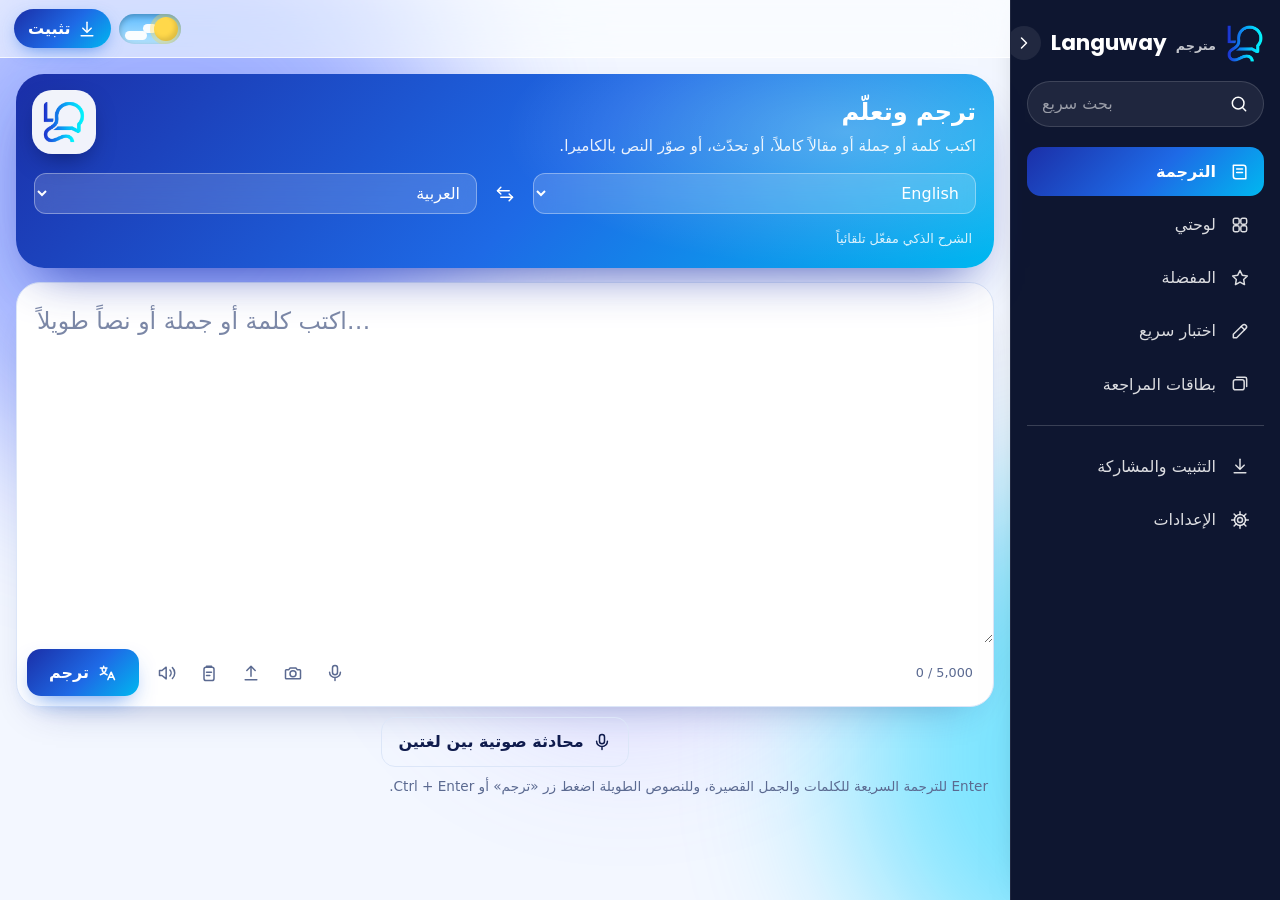
==== index.html @ 529fffaa "Add files via upload" ====
<!DOCTYPE html>
<html lang="ar" dir="rtl">
<head>
  <meta charset="utf-8">
  
  <meta name="viewport" content="width=device-width, initial-scale=1, viewport-fit=cover">
  <title>مترجم Languway — ترجم وتعلّم</title>
  <meta name="description" content="مترجم Languway: مترجم ومعلّم لغوي تفاعلي — معنى الكلمة، جمل توضيحية، تصريفات، اختبارات وبطاقات مراجعة ونطق صوتي.">
  <link rel="canonical" href="https://2009malek11-source.github.io/Languway-Translator/">
  
  <meta property="og:type" content="website">
  <meta property="og:site_name" content="مترجم Languway">
  <meta property="og:title" content="مترجم Languway — ترجم وتعلّم">
  <meta property="og:description" content="مترجم ومعلّم لغوي تفاعلي: المعنى والجمل والتصريفات والاختبارات والنطق.">
  <meta property="og:url" content="https://2009malek11-source.github.io/Languway-Translator/">
  <meta property="og:locale" content="ar_AR">
  <meta name="twitter:card" content="summary_large_image">
  <meta name="twitter:title" content="مترجم Languway — ترجم وتعلّم">
  
  <meta http-equiv="Content-Security-Policy" content="default-src 'none'; script-src 'self' https://cdn.jsdelivr.net 'wasm-unsafe-eval' blob:; style-src 'self'; font-src 'self'; img-src 'self' data: blob:; media-src 'self' blob:; connect-src 'self' https://api.mymemory.translated.net https://api.dictionaryapi.dev https://en.wiktionary.org https://ar.wiktionary.org https://tatoeba.org https://text.pollinations.ai https://cdn.jsdelivr.net https://tessdata.projectnaptha.com; manifest-src 'self'; worker-src 'self' blob:; base-uri 'none'; form-action 'none'; object-src 'none'; upgrade-insecure-requests">
  <meta name="referrer" content="no-referrer">
  
  <meta name="theme-color" content="#1B2FA8">
  <meta name="apple-mobile-web-app-capable" content="yes">
  <meta name="mobile-web-app-capable" content="yes">
  <meta name="apple-mobile-web-app-status-bar-style" content="black-translucent">
  <meta name="apple-mobile-web-app-title" content="Languway">
  <link rel="manifest" href="manifest.json">
  <link rel="icon" href="favicon.ico" sizes="any">
  <link rel="icon" type="image/png" href="icon-192.png">
  <link rel="apple-touch-icon" href="apple-touch-icon.png">
  
  <link rel="stylesheet" href="style.css?b=k7q4m2x9">
</head>
<body>
<div id="splash" class="splash" aria-hidden="true">
  <img class="sp-logo" src="logo-mark.png" alt="" width="200" height="205">
  <p class="sp-name">مترجم Languway</p>
  <p class="sp-tag">ترجم وتعلّم</p>
  <div class="sp-bar"><i></i></div>
</div>
<svg class="sprite" width="0" height="0" aria-hidden="true" focusable="false">
  <symbol id="i-book" viewBox="0 0 24 24"><path d="M4 4h12a3 3 0 0 1 3 3v13H7a3 3 0 0 1-3-3z"/><path d="M8 8.5h7M8 12.5h7"/></symbol>
  <symbol id="i-search" viewBox="0 0 24 24"><circle cx="11" cy="11" r="7"/><path d="m20 20-3.5-3.5"/></symbol>
  <symbol id="i-swap" viewBox="0 0 24 24"><path d="M7 4 3 8l4 4"/><path d="M3 8h14"/><path d="m17 20 4-4-4-4"/><path d="M21 16H7"/></symbol>
  <symbol id="i-volume" viewBox="0 0 24 24"><path d="M11 5 6 9H3v6h3l5 4z"/><path d="M15.5 8.5a5 5 0 0 1 0 7"/><path d="M18.5 5.5a9 9 0 0 1 0 13"/></symbol>
  <symbol id="i-star" viewBox="0 0 24 24"><path d="m12 3 2.7 5.6 6.1.9-4.4 4.3 1 6.1L12 17l-5.4 2.9 1-6.1L3.2 9.5l6.1-.9z"/></symbol>
  <symbol id="i-star-fill" viewBox="0 0 24 24"><path fill="currentColor" d="m12 3 2.7 5.6 6.1.9-4.4 4.3 1 6.1L12 17l-5.4 2.9 1-6.1L3.2 9.5l6.1-.9z"/></symbol>
  <symbol id="i-quiz" viewBox="0 0 24 24"><path d="M4 20h4L19 9a2.8 2.8 0 0 0-4-4L4 16z"/><path d="m13.5 6.5 4 4"/></symbol>
  <symbol id="i-gear" viewBox="0 0 24 24"><circle cx="12" cy="12" r="3"/><circle cx="12" cy="12" r="6.6"/><path d="M12 2v3.4M12 18.6V22M2 12h3.4M18.6 12H22M4.9 4.9l2.4 2.4M16.7 16.7l2.4 2.4M4.9 19.1l2.4-2.4M16.7 7.3l2.4-2.4"/></symbol>
  <symbol id="i-download" viewBox="0 0 24 24"><path d="M12 4v11"/><path d="m7 11 5 5 5-5"/><path d="M5 20h14"/></symbol>
  <symbol id="i-upload" viewBox="0 0 24 24"><path d="M12 16V5"/><path d="m7 9 5-5 5 5"/><path d="M5 20h14"/></symbol>
  <symbol id="i-share" viewBox="0 0 24 24"><circle cx="6" cy="12" r="2.5"/><circle cx="18" cy="6" r="2.5"/><circle cx="18" cy="18" r="2.5"/><path d="m8.2 10.8 7.6-3.6M8.2 13.2l7.6 3.6"/></symbol>
  <symbol id="i-copy" viewBox="0 0 24 24"><rect x="9" y="9" width="11" height="11" rx="2"/><path d="M15 9V6a2 2 0 0 0-2-2H6a2 2 0 0 0-2 2v7a2 2 0 0 0 2 2h3"/></symbol>
  <symbol id="i-close" viewBox="0 0 24 24"><path d="M6 6l12 12M18 6 6 18"/></symbol>
  <symbol id="i-trash" viewBox="0 0 24 24"><path d="M4 7h16M10 11v6M14 11v6M6 7l1 13h10l1-13M9 7V4h6v3"/></symbol>
  <symbol id="i-check" viewBox="0 0 24 24"><path d="m5 12 4.5 4.5L19 7"/></symbol>
  <symbol id="i-sparkle" viewBox="0 0 24 24"><path d="M11 3l1.8 5.2L18 10l-5.2 1.8L11 17l-1.8-5.2L4 10l5.2-1.8z"/><path d="M19 16v4M17 18h4"/></symbol>
  <symbol id="i-translate" viewBox="0 0 24 24"><path d="M4 6h8M8 4v2M6 6c0 4 3 7 6 8M11 6c0 4-3 7-7 8"/><path d="m13 20 4-9 4 9M14.5 17h5"/></symbol>
  <symbol id="i-plus-square" viewBox="0 0 24 24"><rect x="4" y="4" width="16" height="16" rx="4"/><path d="M12 8v8M8 12h8"/></symbol>
  <symbol id="i-dots" viewBox="0 0 24 24"><circle cx="12" cy="5" r="1.6" fill="currentColor"/><circle cx="12" cy="12" r="1.6" fill="currentColor"/><circle cx="12" cy="19" r="1.6" fill="currentColor"/></symbol>
  <symbol id="i-qr" viewBox="0 0 24 24"><rect x="4" y="4" width="6" height="6" rx="1"/><rect x="14" y="4" width="6" height="6" rx="1"/><rect x="4" y="14" width="6" height="6" rx="1"/><path d="M14 14h2v2h-2zM18 14h2M14 18h2v2M18 18h2v2"/></symbol>
  <symbol id="i-grid" viewBox="0 0 24 24"><rect x="4" y="4" width="7" height="7" rx="2"/><rect x="13" y="4" width="7" height="7" rx="2"/><rect x="4" y="13" width="7" height="7" rx="2"/><rect x="13" y="13" width="7" height="7" rx="2"/></symbol>
  <symbol id="i-chevron" viewBox="0 0 24 24"><path d="m9 6 6 6-6 6"/></symbol>
  <symbol id="i-flame" viewBox="0 0 24 24"><path d="M12 3c1 3.5 5 5.5 5 10a5 5 0 0 1-10 0c0-2 1-3.2 2-4 .2 1.4 1 2 1.8 2C10.5 8 11 5.5 12 3z"/></symbol>
  <symbol id="i-target" viewBox="0 0 24 24"><circle cx="12" cy="12" r="8"/><circle cx="12" cy="12" r="4"/><circle cx="12" cy="12" r="0.8" fill="currentColor"/></symbol>
  <symbol id="i-cards" viewBox="0 0 24 24"><rect x="4" y="7" width="13" height="12" rx="2.5"/><path d="M8 4h10a2 2 0 0 1 2 2v9"/></symbol>
  <symbol id="i-moon" viewBox="0 0 24 24"><path d="M20 14.5A8 8 0 0 1 9.5 4 8 8 0 1 0 20 14.5z"/></symbol>
  <symbol id="i-sun" viewBox="0 0 24 24"><circle cx="12" cy="12" r="4"/><path d="M12 2v2.5M12 19.5V22M2 12h2.5M19.5 12H22M4.9 4.9l1.8 1.8M17.3 17.3l1.8 1.8M4.9 19.1l1.8-1.8M17.3 6.7l1.8-1.8"/></symbol>
  <symbol id="i-stop" viewBox="0 0 24 24"><rect x="6" y="6" width="12" height="12" rx="2.5" fill="currentColor"/></symbol>
  <symbol id="i-mic" viewBox="0 0 24 24"><rect x="9" y="3" width="6" height="11" rx="3"/><path d="M5.5 11a6.5 6.5 0 0 0 13 0M12 17.5V21"/></symbol>
  <symbol id="i-slow" viewBox="0 0 24 24"><path d="M4 16a8 8 0 1 1 16 0"/><path d="m12 16 3.5-5"/><circle cx="12" cy="16" r="1" fill="currentColor"/></symbol>
  <symbol id="i-camera" viewBox="0 0 24 24"><path d="M4 8h3l1.5-2h7L17 8h3a1 1 0 0 1 1 1v9a1 1 0 0 1-1 1H4a1 1 0 0 1-1-1V9a1 1 0 0 1 1-1z"/><circle cx="12" cy="13" r="3.6"/></symbol>
  <symbol id="i-image" viewBox="0 0 24 24"><rect x="3.5" y="4.5" width="17" height="15" rx="3"/><circle cx="9" cy="10" r="1.7"/><path d="m4.5 18 5-5 3.5 3.5 2.5-2.5 4 4"/></symbol>
  <symbol id="i-clipboard" viewBox="0 0 24 24"><rect x="6" y="5" width="12" height="16" rx="2.5"/><path d="M9 5V4h6v1M9 11h6M9 15h4"/></symbol>
</svg>
<div class="stars" aria-hidden="true"></div>
<div class="blobs" aria-hidden="true"><i class="blob blob-a"></i><i class="blob blob-b"></i><i class="blob blob-c"></i></div>
<div class="app">
  
  <aside class="panel" id="panel" aria-label="القائمة الرئيسية">
    <div class="p-head">
      <img class="p-logo" src="logo-mark.png" alt="" width="38" height="38">
      <span class="p-title"><small>مترجم</small> Languway</span>
      <button id="panelToggle" class="p-toggle" type="button" aria-label="طي القائمة" aria-expanded="true">
        <svg class="ic" aria-hidden="true"><use href="#i-chevron"/></svg>
      </button>
    </div>
    <form id="panelSearch" class="p-search" autocomplete="off">
      <svg class="ic" aria-hidden="true"><use href="#i-search"/></svg>
      <input id="panelQ" type="text" dir="auto" maxlength="300" placeholder="بحث سريع" aria-label="بحث سريع" autocapitalize="off" spellcheck="false">
    </form>
    <nav class="p-menu" aria-label="الأقسام">
      <button class="p-item" type="button" data-nav="search" aria-selected="true"><svg class="ic" aria-hidden="true"><use href="#i-book"/></svg><span>الترجمة</span></button>
      <button class="p-item" type="button" data-nav="dash" aria-selected="false"><svg class="ic" aria-hidden="true"><use href="#i-grid"/></svg><span>لوحتي</span></button>
      <button class="p-item" type="button" data-nav="favs" aria-selected="false"><svg class="ic" aria-hidden="true"><use href="#i-star"/></svg><span>المفضلة</span></button>
      <button class="p-item" type="button" data-nav="quiz" aria-selected="false"><svg class="ic" aria-hidden="true"><use href="#i-quiz"/></svg><span>اختبار سريع</span></button>
      <button class="p-item" type="button" data-nav="cards" aria-selected="false"><svg class="ic" aria-hidden="true"><use href="#i-cards"/></svg><span>بطاقات المراجعة</span></button>
    </nav>
    <div class="p-div"></div>
    <nav class="p-menu" aria-label="التطبيق">
      <button class="p-item" type="button" data-nav="install" aria-selected="false"><svg class="ic" aria-hidden="true"><use href="#i-download"/></svg><span>التثبيت والمشاركة</span></button>
      <button class="p-item p-gear" type="button" data-nav="settings" aria-selected="false"><svg class="ic" aria-hidden="true"><use href="#i-gear"/></svg><span>الإعدادات</span></button>
    </nav>
  </aside>
  <div class="content">
    <header class="top">
      <div class="brand">
        <img src="logo-mark.png" alt="" width="34" height="34">
        <span class="brand-ar">مترجم</span><span class="brand-name">Languway</span>
      </div>
      <div class="top-actions">
        <span id="netBadge" class="net" hidden>بدون اتصال</span>
        
        <button id="themeToggle" class="dn" type="button" role="switch" aria-checked="false" aria-label="تبديل الوضع الليلي">
          <span class="dn-cloud c1"></span><span class="dn-cloud c2"></span>
          <span class="dn-star s1"></span><span class="dn-star s2"></span><span class="dn-star s3"></span>
          <span class="dn-knob"></span>
        </button>
        <button id="btnInstallTop" class="pill" type="button" hidden>
          <svg class="ic" aria-hidden="true"><use href="#i-download"/></svg><span>تثبيت</span>
        </button>
      </div>
    </header>
    <main>
      
      <section class="view" data-view="search">
        <div class="hero">
          <img class="hero-logo" src="logo-mark.png" alt="" width="64" height="64">
          <div class="hero-text">
            <h1>ترجم وتعلّم</h1>
            <p>اكتب كلمة أو جملة أو مقالاً كاملاً، أو تحدّث، أو صوّر النص بالكاميرا.</p>
          </div>
          <div class="langbar">
            <label class="sr" for="srcLang">من</label>
            <select id="srcLang"></select>
            <button id="swapBtn" class="icon-btn swap" type="button" aria-label="تبديل اللغتين" title="تبديل اللغتين">
              <svg class="ic" aria-hidden="true"><use href="#i-swap"/></svg>
            </button>
            <label class="sr" for="tgtLang">إلى</label>
            <select id="tgtLang"></select>
          </div>
          <p id="modeLine" class="modeline"></p>
        </div>
        
        <div class="ws" id="ws">
          <form id="searchForm" class="pane pane-in" autocomplete="off">
            <label class="sr" for="q">النص المراد ترجمته</label>
            <textarea id="q" maxlength="5000" rows="6" dir="auto" placeholder="اكتب كلمة أو جملة أو نصاً طويلاً…"
                      autocapitalize="off" autocorrect="off" spellcheck="false" enterkeyhint="search"></textarea>
            <div class="pane-bar">
              <span id="qCount" class="count" dir="ltr">0 / 5000</span>
              <span class="grow"></span>
              <button id="micBtn" class="icon-btn" type="button" aria-pressed="false" aria-label="إملاء بالصوت" title="إملاء بالصوت">
                <svg class="ic" aria-hidden="true"><use href="#i-mic"/></svg>
              </button>
              <button id="camBtn" class="icon-btn" type="button" aria-label="ترجمة نص من صورة" title="ترجمة نص من صورة">
                <svg class="ic" aria-hidden="true"><use href="#i-camera"/></svg>
              </button>
              <button id="fileBtn" class="icon-btn" type="button" aria-label="فتح ملف نصي" title="فتح ملف نصي (txt)"><svg class="ic" aria-hidden="true"><use href="#i-upload"/></svg></button>
              <input id="txtFile" type="file" accept=".txt,.md,.csv,.srt,.vtt,text/plain" hidden>
              <button id="pasteBtn" class="icon-btn" type="button" aria-label="لصق من الحافظة" title="لصق">
                <svg class="ic" aria-hidden="true"><use href="#i-clipboard"/></svg>
              </button>
              <button id="speakQ" class="icon-btn" type="button" aria-label="استمع إلى النص" title="استمع إلى النص">
                <svg class="ic" aria-hidden="true"><use href="#i-volume"/></svg>
              </button>
              <button id="clearQ" class="icon-btn" type="button" hidden aria-label="مسح النص" title="مسح">
                <svg class="ic" aria-hidden="true"><use href="#i-close"/></svg>
              </button>
              <button id="goBtn" class="go" type="submit"><svg class="ic" aria-hidden="true"><use href="#i-translate"/></svg><span>ترجم</span></button>
            </div>
          </form>
          <section id="longOut" class="pane pane-out" hidden aria-live="polite" aria-label="الترجمة"></section>
        </div>
        <p class="ws-hint conv-entry"><button id="convBtn" class="ghost" type="button"><svg class="ic" aria-hidden="true"><use href="#i-mic"/></svg><span>محادثة صوتية بين لغتين</span></button></p>
        <p class="hint ws-hint">Enter للترجمة السريعة للكلمات والجمل القصيرة، وللنصوص الطويلة اضغط زر «ترجم» أو Ctrl + Enter.</p>
        <div id="recent" class="recent" aria-label="عمليات البحث الأخيرة"></div>
        <div id="result" aria-live="polite"></div>
      </section>
      
      <section class="view" data-view="dash" hidden>
        <h1 class="h">لوحتي</h1>
        <div id="dashBox"></div>
      </section>
      
      <section class="view" data-view="favs" hidden>
        <h1 class="h">المفضلة</h1>
        <div class="toolbar">
          <input id="favFilter" type="search" dir="auto" placeholder="ابحث في المحفوظات" aria-label="بحث في المفضلة">
          <button id="favExport" class="mini" type="button"><svg class="ic" aria-hidden="true"><use href="#i-download"/></svg>تصدير</button>
          <button id="favCsv" class="mini" type="button"><svg class="ic" aria-hidden="true"><use href="#i-download"/></svg>CSV</button>
          <button id="favImport" class="mini" type="button"><svg class="ic" aria-hidden="true"><use href="#i-upload"/></svg>استيراد</button>
          <input id="importFile" type="file" accept="application/json,.json" hidden>
        </div>
        <div id="favList"></div>
      </section>
      
      <section class="view" data-view="quiz" hidden>
        <h1 class="h">اختبار سريع</h1>
        <div id="quizBox"></div>
      </section>
      
      <section class="view" data-view="cards" hidden>
        <h1 class="h">بطاقات المراجعة</h1>
        <div id="cardsBox"></div>
      </section>
      
      <section class="view" data-view="install" hidden>
        <h1 class="h">التثبيت والمشاركة</h1>
        <div class="card hero-card">
          <img class="install-logo" src="logo-full.png" alt="مترجم Languway" width="120" height="119">
          <p id="installStatus" class="lead"></p>
          <button id="btnInstall" class="go wide" type="button">
            <svg class="ic" aria-hidden="true"><use href="#i-download"/></svg><span>تثبيت التطبيق</span>
          </button>
        </div>
        
        <div class="card offline">
          <button id="offlineBtn" class="dl" type="button" data-state="idle" aria-label="تحميل للعمل بدون إنترنت">
            <span class="dl-dot"></span>
            <span class="dl-in">
              <svg class="ic dl-ic-down" aria-hidden="true"><use href="#i-download"/></svg>
              <span class="dl-stop"></span>
              <svg class="ic dl-ic-done" aria-hidden="true"><use href="#i-check"/></svg>
            </span>
          </button>
          <div>
            <h2 class="h2 flush">العمل بدون إنترنت</h2>
            <p id="offlineText" class="hint">حمّل ملفات التطبيق على جهازك ليعمل حتى بلا اتصال.</p>
          </div>
        </div>
        <h2 class="h2">طريقة التثبيت على جهازك</h2>
        <details class="card guide" id="g-ios">
          <summary>الآيفون والآيباد (Safari)</summary>
          <ol>
            <li>افتح الموقع في متصفح <b>Safari</b> (التثبيت لا يعمل من متصفحات أخرى على iOS).</li>
            <li>اضغط زر المشاركة <svg class="ic inline" aria-hidden="true"><use href="#i-upload"/></svg> أسفل الشاشة.</li>
            <li>مرّر للأسفل واختر <b>«إضافة إلى الشاشة الرئيسية»</b> <svg class="ic inline" aria-hidden="true"><use href="#i-plus-square"/></svg>.</li>
            <li>اضغط <b>«إضافة»</b> — ستجد أيقونة Languway على شاشتك الرئيسية.</li>
          </ol>
        </details>
        <details class="card guide" id="g-android">
          <summary>سامسونج والأندرويد (Chrome)</summary>
          <ol>
            <li>افتح الموقع في <b>Chrome</b> أو متصفح سامسونج.</li>
            <li>اضغط قائمة النقاط الثلاث <svg class="ic inline" aria-hidden="true"><use href="#i-dots"/></svg> أعلى المتصفح.</li>
            <li>اختر <b>«تثبيت التطبيق»</b> أو <b>«إضافة إلى الشاشة الرئيسية»</b>.</li>
            <li>أكّد بالضغط على <b>«تثبيت»</b>.</li>
          </ol>
        </details>
        <details class="card guide" id="g-pc">
          <summary>الكمبيوتر (Windows / Mac)</summary>
          <ol>
            <li>افتح الموقع في Chrome أو Edge.</li>
            <li>اضغط أيقونة التثبيت <svg class="ic inline" aria-hidden="true"><use href="#i-download"/></svg> في شريط العنوان.</li>
            <li>اضغط <b>«تثبيت / Install»</b>.</li>
          </ol>
        </details>
        <h2 class="h2">شارك التطبيق</h2>
        <div class="card">
          <p class="link-box" id="shareUrl" dir="ltr"></p>
          <div class="btn-row">
            <button id="btnShare" class="go" type="button"><svg class="ic" aria-hidden="true"><use href="#i-share"/></svg><span>مشاركة التطبيق</span></button>
            <button id="btnCopy" class="ghost" type="button"><svg class="ic" aria-hidden="true"><use href="#i-copy"/></svg><span>نسخ الرابط</span></button>
          </div>
          <p class="hint">المشاركة تفتح قائمة الجهاز (واتساب، تيليجرام، وغيرها).</p>
        </div>
        <h2 class="h2">رمز QR</h2>
        <div class="card qr">
          <img id="qrImg" src="qr.png" alt="رمز QR لفتح Languway" width="260" height="326">
          <p id="qrMissing" class="hint" hidden>ضع صورة الرمز باسم <b dir="ltr">qr.png</b> بجانب index.html لتظهر هنا.</p>
          <p class="hint">امسح الرمز بكاميرا هاتفك لفتح التطبيق مباشرة.</p>
          <a id="qrDownload" class="ghost" href="qr.png" download="Languway-QR.png"><svg class="ic" aria-hidden="true"><use href="#i-download"/></svg><span>حفظ صورة الرمز</span></a>
        </div>
      </section>
      
      <section class="view" data-view="settings" hidden>
        <h1 class="h">الإعدادات</h1>
        
        <div id="setHome" class="set-grid">
          <button class="set-card" type="button" data-set="lang"><span class="tile-ic"><svg class="ic" aria-hidden="true"><use href="#i-translate"/></svg></span><b>لغة المترجم</b><span>اللغة الأساسية ولغة الهدف</span></button>
          <button class="set-card" type="button" data-set="look"><span class="tile-ic"><svg class="ic" aria-hidden="true"><use href="#i-sparkle"/></svg></span><b>المظهر والعرض</b><span>السمة وحجم الخط وتقليل الحركة</span></button>
          <button class="set-card" type="button" data-set="translate"><span class="tile-ic"><svg class="ic" aria-hidden="true"><use href="#i-translate"/></svg></span><b>الترجمة والنتائج</b><span>ما يظهر في النتيجة وخيارات الإملاء</span></button>
          <button class="set-card" type="button" data-set="voice"><span class="tile-ic"><svg class="ic" aria-hidden="true"><use href="#i-volume"/></svg></span><b>النطق والصوت</b><span>السرعة والصوت والنطق التلقائي</span></button>
          <button class="set-card" type="button" data-set="ai"><span class="tile-ic"><svg class="ic" aria-hidden="true"><use href="#i-sparkle"/></svg></span><b>الشرح الذكي</b><span>تشغيل الشرح المعمّق وإيقافه</span></button>
          <button class="set-card" type="button" data-set="learn"><span class="tile-ic"><svg class="ic" aria-hidden="true"><use href="#i-star"/></svg></span><b>المفضلة والاختبار</b><span>الهدف اليومي وطول الاختبار والترتيب</span></button>
          <button class="set-card" type="button" data-set="data"><span class="tile-ic"><svg class="ic" aria-hidden="true"><use href="#i-download"/></svg></span><b>البيانات والتحديث</b><span>نسخة احتياطية وتحديث ومسح</span></button>
          <button class="set-card" type="button" data-set="privacy"><span class="tile-ic"><svg class="ic" aria-hidden="true"><use href="#i-gear"/></svg></span><b>الخصوصية والأمان</b><span>الوضع المغلق وحذف بياناتك</span></button>
          <button class="set-card" type="button" data-nav="install"><span class="tile-ic"><svg class="ic" aria-hidden="true"><use href="#i-download"/></svg></span><b>التثبيت والمشاركة</b><span>التثبيت والرابط والباركود</span></button>
          <button class="set-card" type="button" data-set="works"><span class="tile-ic"><svg class="ic" aria-hidden="true"><use href="#i-grid"/></svg></span><b>من إنجازاتنا</b><span>تطبيقات Languway الأخرى</span></button>
          <button class="set-card" type="button" data-set="about"><span class="tile-ic"><svg class="ic" aria-hidden="true"><use href="#i-book"/></svg></span><b>عن مترجم Languway</b><span>الميزات والمنجزات</span></button>
        </div>
        
        <div id="setPanels">
          <section class="set-panel" data-panel="lang" hidden>
            <div class="set-head"><button class="icon-btn set-back" type="button" aria-label="رجوع"><svg class="ic" aria-hidden="true"><use href="#i-chevron"/></svg></button><h2 class="h2 flush">لغة المترجم</h2></div>
            <div class="card group">
              <div class="row"><label for="s-src">اللغة الأساسية (التي أكتب بها)</label><select id="s-src" data-key="src"></select></div>
              <div class="row"><label for="s-tgt">لغة الترجمة (التي أترجم إليها)</label><select id="s-tgt" data-key="tgt"></select></div>
              <div class="row"><label for="s-remember">تذكّر آخر زوج لغات استعملته</label><input id="s-remember" type="checkbox" data-key="rememberPair"></div>
              <div class="row"><label for="s-kb">تبديل لغة لوحة المفاتيح مع لغة الكتابة</label><input id="s-kb" type="checkbox" data-key="kbLang"></div>
              <p class="hint">مثلاً: اللغة الأساسية الإنجليزية ولغة الترجمة العربية. عند إطفاء «تذكّر آخر زوج» يبدأ الموقع دائماً بهذين الاختيارين.</p>
            </div>
          </section>
          <section class="set-panel" data-panel="look" hidden>
            <div class="set-head"><button class="icon-btn set-back" type="button" aria-label="رجوع"><svg class="ic" aria-hidden="true"><use href="#i-chevron"/></svg></button><h2 class="h2 flush">المظهر والعرض</h2></div>
            <div class="card group">
              <div class="row"><label for="s-theme">السمة</label>
                <select id="s-theme" data-key="theme"><option value="auto">تلقائي (حسب الجهاز)</option><option value="light">فاتح</option><option value="dark">داكن</option></select></div>
              <div class="row"><label for="s-font">حجم الخط</label>
                <span class="range"><input id="s-font" type="range" min="85" max="130" step="5" data-key="fontScale"><span class="val"></span></span></div>
              <div class="row"><label for="s-qfont">حجم خط مربع الكتابة</label>
                <select id="s-qfont" data-key="qFont"><option value="normal">عادي</option><option value="large">كبير</option><option value="xl">كبير جداً</option></select></div>
              <div class="row"><label for="s-motion">تقليل الحركة والحركات المتحركة</label><input id="s-motion" type="checkbox" data-key="reduceMotion"></div>
              <div class="row"><label for="s-accent">لون الواجهة</label>
                <select id="s-accent" data-key="accent"><option value="blue">أزرق</option><option value="green">أخضر</option><option value="purple">بنفسجي</option><option value="orange">برتقالي</option></select></div>
              <div class="row"><label for="s-dens">كثافة العرض</label>
                <select id="s-dens" data-key="density"><option value="normal">عادية</option><option value="compact">مضغوطة</option></select></div>
              <div class="row"><label for="s-recent">إظهار عمليات البحث الأخيرة</label><input id="s-recent" type="checkbox" data-key="showRecent"></div>
              <div class="row"><label for="s-daily">إظهار كلمة اليوم في لوحتي</label><input id="s-daily" type="checkbox" data-key="showDaily"></div>
              <div class="row"><label for="s-start">الصفحة التي يفتح عليها الموقع</label>
                <select id="s-start" data-key="startView"><option value="search">الترجمة</option><option value="dash">لوحتي</option><option value="favs">المفضلة</option><option value="quiz">اختبار سريع</option><option value="cards">بطاقات المراجعة</option></select></div>
              <div class="row"><label for="s-hap">اهتزاز خفيف مع الإشعارات</label><input id="s-hap" type="checkbox" data-key="haptics"></div>
              <div class="row"><label for="s-toast">مدة ظهور الإشعارات</label>
                <select id="s-toast" data-key="toastMs"><option value="2000">قصيرة</option><option value="3000">عادية</option><option value="5000">طويلة</option></select></div>
            </div>
          </section>
          <section class="set-panel" data-panel="translate" hidden>
            <div class="set-head"><button class="icon-btn set-back" type="button" aria-label="رجوع"><svg class="ic" aria-hidden="true"><use href="#i-chevron"/></svg></button><h2 class="h2 flush">الترجمة والنتائج</h2></div>
            <div class="card group">
              <div class="row"><label for="s-micauto">ترجمة ما أقوله تلقائياً عند إيقاف الميكروفون</label><input id="s-micauto" type="checkbox" data-key="micAuto"></div>
              <div class="row"><label for="s-ex">إظهار الجمل التوضيحية</label><input id="s-ex" type="checkbox" data-key="showExamples"></div>
              <div class="row"><label for="s-exn">عدد الجمل</label>
                <select id="s-exn" data-key="maxExamples"><option value="2">2</option><option value="3">3</option><option value="4">4</option><option value="5">5</option></select></div>
              <div class="row"><label for="s-sen">إظهار فروق المعاني</label><input id="s-sen" type="checkbox" data-key="showSenses"></div>
              <div class="row"><label for="s-inf">إظهار التصريفات</label><input id="s-inf" type="checkbox" data-key="showInflections"></div>
              <div class="row"><label for="s-enter">مفتاح Enter في مربع الكتابة</label>
                <select id="s-enter" data-key="enterKey"><option value="translate">يترجم</option><option value="newline">سطر جديد (والترجمة بـ Ctrl+Enter)</option></select></div>
              <div class="row"><label for="s-phon">إظهار طريقة النطق المكتوبة</label><input id="s-phon" type="checkbox" data-key="showPhonetic"></div>
              <div class="row"><label for="s-syn">إظهار المرادفات والأضداد</label><input id="s-syn" type="checkbox" data-key="showSynonyms"></div>
              <div class="row"><label for="s-reg">إظهار الفروق بين الصيغ الإقليمية</label><input id="s-reg" type="checkbox" data-key="showRegional"></div>
              <div class="row"><label for="s-rules">إظهار «قاعدة سريعة»</label><input id="s-rules" type="checkbox" data-key="showRules"></div>
              <div class="row"><label for="s-back">إظهار زر الترجمة العكسية للنصوص الطويلة</label><input id="s-back" type="checkbox" data-key="showBack"></div>
              <div class="row"><label for="s-hist">عدد عمليات البحث الأخيرة</label>
                <select id="s-hist" data-key="historyMax"><option value="0">بدون سجل</option><option value="8">8</option><option value="15">15</option><option value="30">30</option></select></div>
            </div>
          </section>
          <section class="set-panel" data-panel="voice" hidden>
            <div class="set-head"><button class="icon-btn set-back" type="button" aria-label="رجوع"><svg class="ic" aria-hidden="true"><use href="#i-chevron"/></svg></button><h2 class="h2 flush">النطق والصوت</h2></div>
            <div class="card group">
              <div class="row"><label for="s-auto">نطق الكلمة تلقائياً بعد البحث</label><input id="s-auto" type="checkbox" data-key="autoSpeak"></div>
              <div class="row"><label for="s-rate">سرعة النطق</label>
                <span class="range"><input id="s-rate" type="range" min="0.5" max="1.2" step="0.1" data-key="rate"><span class="val"></span></span></div>
              <div class="row"><label for="voiceSel">الصوت</label><select id="voiceSel" data-key="voice"></select></div>
            </div>
          </section>
          <section class="set-panel" data-panel="ai" hidden>
            <div class="set-head"><button class="icon-btn set-back" type="button" aria-label="رجوع"><svg class="ic" aria-hidden="true"><use href="#i-chevron"/></svg></button><h2 class="h2 flush">الشرح الذكي</h2></div>
            <div class="card group">
              <div class="row"><label for="s-ai">شرح معمّق وقاعدة وتفكيك الجملة</label><input id="s-ai" type="checkbox" data-key="useAI"></div>
              <p class="hint">يعمل تلقائياً ولا يحتاج أي إعداد. الشرح المدمج في الموقع يظهر فوراً، ثم يكمله الذكاء الاصطناعي عند توفره.</p>
            </div>
          </section>
          <section class="set-panel" data-panel="learn" hidden>
            <div class="set-head"><button class="icon-btn set-back" type="button" aria-label="رجوع"><svg class="ic" aria-hidden="true"><use href="#i-chevron"/></svg></button><h2 class="h2 flush">المفضلة والاختبار</h2></div>
            <div class="card group">
              <div class="row"><label for="s-goal">عدد الكلمات المطلوب بحثها يومياً</label>
                <select id="s-goal" data-key="dailyGoal"><option value="5">5</option><option value="10">10</option><option value="20">20</option><option value="30">30</option></select></div>
              <div class="row"><label for="s-qlen">عدد أسئلة الاختبار</label>
                <select id="s-qlen" data-key="quizLen"><option value="5">5</option><option value="10">10</option><option value="15">15</option><option value="20">20</option></select></div>
              <div class="row"><label for="s-stats">حساب إحصاءات البحث في لوحتي</label><input id="s-stats" type="checkbox" data-key="statsOn"></div>
              <div class="row"><label for="s-conf">طلب تأكيد قبل الحذف</label><input id="s-conf" type="checkbox" data-key="confirmDel"></div>
              <div class="row"><label for="s-fsort">ترتيب المفضلة</label>
                <select id="s-fsort" data-key="favSort"><option value="new">الأحدث أولاً</option><option value="alpha">أبجدياً</option></select></div>
            </div>
          </section>
          <section class="set-panel" data-panel="data" hidden>
            <div class="set-head"><button class="icon-btn set-back" type="button" aria-label="رجوع"><svg class="ic" aria-hidden="true"><use href="#i-chevron"/></svg></button><h2 class="h2 flush">البيانات والتحديث</h2></div>
            <div class="card group">
              <h3 class="h2">النسخ الاحتياطي</h3>
              <p class="hint">احفظ مفضلتك وإعداداتك وإحصاءاتك في ملف، واستعدها على أي جهاز.</p>
              <div class="btn-row">
                <button id="bkExport" class="ghost" type="button">حفظ نسخة احتياطية</button>
                <button id="bkImport" class="ghost" type="button">استعادة نسخة</button>
                <input id="bkFile" type="file" accept="application/json,.json" hidden>
              </div>
            </div>
            <div class="card group">
              <h3 class="h2">التحديث</h3>
              <div class="btn-row"><button id="chkUpd" class="ghost" type="button">فحص التحديثات</button></div>
            </div>
            <div class="card group">
              <h3 class="h2">التخزين</h3>
              <div class="row"><label for="s-cache">حفظ نتائج البحث للعمل بدون إنترنت</label><input id="s-cache" type="checkbox" data-key="cache"></div>
              <div class="btn-row">
                <button id="clrHist" class="ghost" type="button">مسح السجل</button>
                <button id="clrCache" class="ghost" type="button">مسح الذاكرة المؤقتة</button>
                <button id="clrFavs" class="ghost danger" type="button">حذف المفضلة</button>
                <button id="resetAll" class="ghost danger" type="button">إعادة ضبط كل شيء</button>
              </div>
            </div>
          </section>
          <section class="set-panel" data-panel="privacy" hidden>
            <div class="set-head"><button class="icon-btn set-back" type="button" aria-label="رجوع"><svg class="ic" aria-hidden="true"><use href="#i-chevron"/></svg></button><h2 class="h2 flush">الخصوصية والأمان</h2></div>
            <div class="card group">
              <div class="row"><label for="s-closed">الوضع المغلق: لا يخرج أي نص من جهازك</label><input id="s-closed" type="checkbox" data-key="closed"></div>
              <p class="hint">عند تشغيله لا يتصل الموقع بأي خدمة خارجية، ويعمل بقاموسه الداخلي وعباراته الجاهزة وقواعده المدمجة فقط. لذلك تقلّ دقة الترجمة وسعتها: الكلمات والعبارات الموجودة في القاموس الداخلي فقط، ولا ترجمة للنصوص الطويلة ولا قراءة من الصور ولا إملاء صوتي.</p>
            </div>
            <div class="card group">
              <h3 class="h2">ماذا يُرسَل عند إطفاء الوضع المغلق؟</h3>
              <p class="hint">النص الذي تترجمه فقط، إلى خدمات الترجمة والقواميس والشرح الذكي المجانية، دون أي اسم أو حساب أو معرّف. الموقع لا يطلب تسجيل دخول ولا يجمع بياناتك، وكل ما تحفظه (المفضلة والسجل والإعدادات) يبقى على جهازك وحده.</p>
            </div>
            <div class="card group">
              <h3 class="h2">بياناتك على هذا الجهاز</h3>
              <div class="btn-row"><button id="wipeAll" class="ghost danger" type="button">حذف كل بياناتي من هذا الجهاز</button></div>
            </div>
          </section>
          <section class="set-panel" data-panel="works" hidden>
            <div class="set-head"><button class="icon-btn set-back" type="button" aria-label="رجوع"><svg class="ic" aria-hidden="true"><use href="#i-chevron"/></svg></button><h2 class="h2 flush">من إنجازاتنا</h2></div>
            <p class="hint">عائلة Languway لتعلّم اللغات. اضغط على أي تطبيق متاح لفتحه.</p>
            <div id="productsBox" class="products"></div>
          </section>
          <section class="set-panel" data-panel="about" hidden>
            <div class="set-head"><button class="icon-btn set-back" type="button" aria-label="رجوع"><svg class="ic" aria-hidden="true"><use href="#i-chevron"/></svg></button><h2 class="h2 flush">عن مترجم Languway</h2></div>
            <div class="card group" id="aboutCard"><div id="aboutBox"></div></div>
            <div class="card group">
              <h3 class="h2">المصادر والتراخيص</h3>
              <p class="hint">عند تشغيل الخدمات الخارجية يستعمل الموقع: ويكاموس (Wiktionary) بترخيص CC BY-SA 4.0، وجمل Tatoeba بترخيص CC BY 2.0 FR، وواجهة Free Dictionary API، وخدمة MyMemory للترجمة، وخدمة Pollinations للشرح الذكي، ومكتبة Tesseract.js (Apache 2.0) لقراءة الصور. خط الشعار Poppins بترخيص SIL OFL 1.1. القاموس الداخلي والشعارات من إنتاج Languway.</p>
            </div>
          </section>
        </div>
      </section>
    </main>
  </div>
</div>
<nav class="glass-nav" id="glassNav" aria-label="التنقل الرئيسي">
  <span class="glare" aria-hidden="true"></span>
  <button class="g-item" type="button" data-nav="search" aria-selected="true"><svg class="ic" aria-hidden="true"><use href="#i-book"/></svg><span>ترجمة</span></button>
  <button class="g-item" type="button" data-nav="dash" aria-selected="false"><svg class="ic" aria-hidden="true"><use href="#i-grid"/></svg><span>لوحتي</span></button>
  <button class="g-item" type="button" data-nav="favs" aria-selected="false"><svg class="ic" aria-hidden="true"><use href="#i-star"/></svg><span>المفضلة</span></button>
  <button class="g-item" type="button" data-nav="quiz" aria-selected="false"><svg class="ic" aria-hidden="true"><use href="#i-quiz"/></svg><span>اختبار</span></button>
  <button class="g-item g-gear" type="button" data-nav="settings" aria-selected="false"><svg class="ic" aria-hidden="true"><use href="#i-gear"/></svg><span>الإعدادات</span></button>
</nav>
<div id="camSheet" class="sheet" role="dialog" aria-modal="true" aria-labelledby="camT" hidden>
  <div class="sheet-card">
    <div class="sheet-head">
      <h2 id="camT" class="h2 flush">ترجمة نص من صورة</h2>
      <button id="camClose" class="icon-btn" type="button" aria-label="إغلاق"><svg class="ic" aria-hidden="true"><use href="#i-close"/></svg></button>
    </div>
    <div class="cam-view">
      <video id="camVideo" playsinline muted autoplay></video>
      <img id="camShot" alt="الصورة الملتقطة" hidden>
      <p id="camMsg" class="cam-msg" hidden></p>
    </div>
    <div class="btn-row cam-actions">
      <button id="camSnap" class="go" type="button"><svg class="ic" aria-hidden="true"><use href="#i-camera"/></svg><span>التقاط</span></button>
      <button id="camPick" class="ghost" type="button"><svg class="ic" aria-hidden="true"><use href="#i-image"/></svg><span>من المعرض</span></button>
      <input id="camFile" type="file" accept="image/*" hidden>
    </div>
    <p id="camStatus" class="hint" role="status"></p>
  </div>
</div>
<div id="convSheet" class="sheet" role="dialog" aria-modal="true" hidden><div id="convCard" class="sheet-card"></div></div>
<div id="toast" class="toast" role="status" hidden></div>
<script src="lexicon.js?b=k7q4m2x9" defer></script>
<script src="script.js?b=k7q4m2x9" defer></script>
</body>
</html>
---- style.css ----
@font-face { font-family: "LWBrand"; src: url("brand.woff") format("woff"); font-weight: 700 800; font-display: swap; }
:root {
  --bg: #F3F7FF;
  --surface: #FFFFFF;
  --ink: #0F1B4D;
  --muted: #5B6A91;
  --line: #DCE6F8;
  --brand: #1B2FA8;
  --brand-2: #00B8F0;
  --accent: #1E3BC4;
  --accent-ink: #FFFFFF;
  --grad: linear-gradient(135deg, #1B2FA8 0%, #1E6AE6 55%, #00B8F0 100%);
  --mark: rgba(0, 184, 240, .28);
  --good: #1E8E5A;
  --bad: #C23B3B;
  --radius: 20px;
  --glass-bg: rgba(255, 255, 255, .55);
  --glass-border: rgba(255, 255, 255, .75);
  --glass-shadow: rgba(20, 40, 120, .35);
  --glass-active: rgba(255, 255, 255, .9);
  --blob-a: #4D6BFF;
  --blob-b: #00D0FF;
  --blob-c: #8A7BFF;
}
@media (prefers-color-scheme: dark) {
  :root:not([data-theme="light"]) {
    --bg: #070D20; --surface: #101A3A; --ink: #E9F0FF; --muted: #9FB0D6; --line: #1F2C55;
    --accent: #6C9BFF; --accent-ink: #071030; --mark: rgba(0, 184, 240, .3);
    --good: #4FC58A; --bad: #FF7B7B;
    --glass-bg: rgba(20, 30, 70, .5); --glass-border: rgba(255, 255, 255, .14);
    --glass-shadow: rgba(0, 0, 0, .7); --glass-active: rgba(255, 255, 255, .16);
    --blob-a: #2740D8; --blob-b: #0093C4; --blob-c: #5B3FD0;
  }
}
:root[data-theme="dark"] {
  --bg: #070D20; --surface: #101A3A; --ink: #E9F0FF; --muted: #9FB0D6; --line: #1F2C55;
  --accent: #6C9BFF; --accent-ink: #071030; --mark: rgba(0, 184, 240, .3);
  --good: #4FC58A; --bad: #FF7B7B;
  --glass-bg: rgba(20, 30, 70, .5); --glass-border: rgba(255, 255, 255, .14);
  --glass-shadow: rgba(0, 0, 0, .7); --glass-active: rgba(255, 255, 255, .16);
  --blob-a: #2740D8; --blob-b: #0093C4; --blob-c: #5B3FD0;
}
*, *::before, *::after { box-sizing: border-box; }
[hidden] { display: none !important; }
html { -webkit-text-size-adjust: 100%; }
body {
  margin: 0; background: var(--bg); color: var(--ink);
  font-family: system-ui, -apple-system, "Segoe UI", Tahoma, "Noto Sans Arabic", "Geeza Pro", "Droid Arabic Kufi", sans-serif;
  font-size: 1rem; line-height: 1.7;
  touch-action: manipulation; -webkit-tap-highlight-color: transparent;
  overscroll-behavior-y: none; transition: background .4s;
}
.sprite { position: absolute; }
.sr { position: absolute; width: 1px; height: 1px; overflow: hidden; clip: rect(0 0 0 0); white-space: nowrap; }
button, input, select, a { font: inherit; color: inherit; }
button { cursor: pointer; }
a { text-decoration: none; }
:focus-visible { outline: 3px solid var(--brand-2); outline-offset: 2px; border-radius: 10px; }
.ic { width: 1.25rem; height: 1.25rem; fill: none; stroke: currentColor; stroke-width: 1.8;
      stroke-linecap: round; stroke-linejoin: round; flex: none; transition: transform .25s ease; }
.ic.inline { width: 1.1rem; height: 1.1rem; vertical-align: -0.2em; color: var(--accent); }
.blobs { position: fixed; inset: 0; z-index: 0; overflow: hidden; pointer-events: none; }
.blob { position: absolute; border-radius: 50%; filter: blur(80px); opacity: .5; animation: drift 22s ease-in-out infinite alternate; }
.blob-a { width: 46vw; height: 46vw; top: -12%; left: -10%; background: var(--blob-a); }
.blob-b { width: 42vw; height: 42vw; bottom: -14%; right: -8%; background: var(--blob-b); animation-delay: -8s; }
.blob-c { width: 28vw; height: 28vw; top: 40%; left: 35%; background: var(--blob-c); opacity: .3; animation-delay: -14s; }
@keyframes drift { 0% { transform: translate(0, 0) scale(1); } 100% { transform: translate(6vw, 5vh) scale(1.15); } }
.app { position: relative; z-index: 1; }
.panel { display: none; }
.content { min-width: 0; }
.top {
  position: sticky; top: 0; z-index: 20;
  display: flex; align-items: center; justify-content: space-between;
  padding: env(safe-area-inset-top, 0) max(14px, env(safe-area-inset-right)) 0 max(14px, env(safe-area-inset-left));
  min-height: calc(58px + env(safe-area-inset-top, 0));
  background: var(--glass-bg);
  -webkit-backdrop-filter: blur(24px) saturate(180%); backdrop-filter: blur(24px) saturate(180%);
  border-bottom: 1px solid var(--glass-border);
}
.brand { display: flex; align-items: center; gap: 8px; }
.brand img { display: block; width: 34px; height: auto; }
.brand-name { font-family: "LWBrand", system-ui, sans-serif; font-weight: 700; font-size: 1.25rem; color: var(--brand); letter-spacing: .2px; }
:root[data-theme="dark"] .brand-name { color: #8FB4FF; }
@media (prefers-color-scheme: dark) { :root:not([data-theme="light"]) .brand-name { color: #8FB4FF; } }
.top-actions { display: flex; align-items: center; gap: 10px; }
.net { font-size: .75rem; background: var(--bad); color: #fff; padding: 2px 10px; border-radius: 99px; }
.pill {
  display: inline-flex; align-items: center; gap: 6px; border: 0; border-radius: 99px; padding: 6px 14px;
  background: var(--grad); color: #fff; font-weight: 600; box-shadow: 0 6px 18px -6px rgba(30, 106, 230, .7);
}
.pill:active .ic { transform: translateY(3px); }
.dn {
  position: relative; width: 62px; height: 30px; border-radius: 99px; border: 0; padding: 0; overflow: hidden; flex: none;
  background: linear-gradient(180deg, #5EBBFF, #B4E4FF);
  box-shadow: inset 0 2px 6px rgba(0, 0, 0, .28); transition: background .5s;
}
.dn-knob {
  position: absolute; top: 3px; inset-inline-start: 3px; width: 24px; height: 24px; border-radius: 50%;
  background: #FFD84A; box-shadow: 0 0 0 4px rgba(255, 216, 74, .35), inset -3px -3px 4px rgba(0, 0, 0, .12);
  transition: inset-inline-start .45s cubic-bezier(.5, 0, .2, 1), background .45s, box-shadow .45s;
}
.dn-cloud { position: absolute; height: 9px; border-radius: 99px; background: #fff; opacity: .95; transition: transform .5s, opacity .4s; }
.dn-cloud.c1 { width: 22px; bottom: 4px; inset-inline-end: 6px; }
.dn-cloud.c2 { width: 14px; bottom: 11px; inset-inline-end: 24px; }
.dn-star { position: absolute; width: 3px; height: 3px; border-radius: 50%; background: #fff; opacity: 0; transform: scale(.3); transition: opacity .5s, transform .5s; }
.dn-star.s1 { top: 7px; inset-inline-start: 10px; }
.dn-star.s2 { top: 18px; inset-inline-start: 20px; }
.dn-star.s3 { top: 9px; inset-inline-start: 32px; }
.dn[aria-checked="true"] { background: linear-gradient(180deg, #0A1238, #1D2E78); }
.dn[aria-checked="true"] .dn-knob { inset-inline-start: calc(100% - 27px); background: #E8ECF7; box-shadow: inset -5px -3px 0 0 #BCC5E2, 0 0 12px rgba(190, 205, 255, .55); }
.dn[aria-checked="true"] .dn-cloud { transform: translateY(26px); opacity: 0; }
.dn[aria-checked="true"] .dn-star { opacity: 1; transform: scale(1); }
main {
  max-width: 1120px; margin: 0 auto;
  padding: 16px max(16px, env(safe-area-inset-right)) calc(112px + env(safe-area-inset-bottom, 0)) max(16px, env(safe-area-inset-left));
}
.view:not([data-view="search"]) { max-width: 760px; margin-inline: auto; }
.h { font-size: 1.6rem; font-weight: 800; margin: 4px 0 14px; }
.h2 { font-size: 1.05rem; font-weight: 700; margin: 22px 0 10px; }
.h2.flush { margin: 0 0 4px; }
.card {
  background: var(--surface); border: 1px solid var(--line); border-radius: var(--radius);
  padding: 16px; margin-bottom: 14px; box-shadow: 0 10px 30px -18px rgba(20, 40, 120, .35);
}
.hint { color: var(--muted); font-size: .85rem; margin: 8px 0 0; }
.center { text-align: center; }
.lead { margin: 0 0 12px; font-size: 1.05rem; }
select, input[type="text"], input[type="search"], input[type="password"] {
  font-size: 16px; background: var(--surface); border: 1px solid var(--line); border-radius: 12px; padding: 9px 12px; min-width: 0;
}
input[type="checkbox"] { width: 1.35rem; height: 1.35rem; accent-color: var(--brand-2); }
input[type="range"] { accent-color: var(--brand-2); }
.icon-btn {
  display: inline-grid; place-items: center; width: 2.5rem; height: 2.5rem; border-radius: 50%;
  border: 1px solid transparent; background: transparent; color: var(--muted); transition: background .15s, color .15s;
}
.icon-btn:hover { background: var(--line); color: var(--ink); }
.icon-btn:active .ic { transform: scale(.8); }
.icon-btn.on { color: #F2A900; }
.swap:hover .ic { transform: rotate(180deg); }
.go {
  display: inline-flex; align-items: center; justify-content: center; gap: 8px; border: 0; border-radius: 14px;
  background: var(--grad); color: #fff; padding: 11px 20px; font-weight: 700; box-shadow: 0 10px 24px -10px rgba(30, 106, 230, .8);
  transition: transform .12s, filter .15s;
}
.go:hover { filter: brightness(1.08); }
.go:active { transform: scale(.96); }
.go.wide { width: 100%; }
.ghost {
  display: inline-flex; align-items: center; justify-content: center; gap: 8px; background: transparent;
  border: 1px solid var(--line); border-radius: 14px; padding: 10px 16px; font-weight: 600; color: var(--ink);
}
.ghost:active { transform: scale(.96); }
.ghost.danger { color: var(--bad); border-color: var(--bad); }
.mini {
  display: inline-flex; align-items: center; gap: 6px; border: 1px solid var(--line); background: var(--surface);
  border-radius: 99px; padding: 4px 12px; font-size: .85rem;
}
.mini .ic { width: 1rem; height: 1rem; }
.btn-row { display: flex; flex-wrap: wrap; gap: 10px; margin-top: 12px; }
.hero {
  position: relative; overflow: hidden; border-radius: 28px; padding: 22px 18px 18px; color: #fff; background: var(--grad);
  box-shadow: 0 24px 50px -24px rgba(27, 47, 168, .85);
}
.hero::after {
  content: ""; position: absolute; inset: -40% -20% auto auto; width: 70%; height: 140%;
  background: radial-gradient(closest-side, rgba(255, 255, 255, .28), transparent); pointer-events: none;
}
.hero > * { position: relative; z-index: 1; }
.hero-text h1 { margin: 0 0 4px; font-size: 1.5rem; font-weight: 800; line-height: 1.4; }
.hero-text p { margin: 0 0 14px; opacity: .9; font-size: .95rem; }
.langbar { display: flex; align-items: center; gap: 8px; margin-bottom: 14px; }
.langbar select {
  flex: 1; color: #fff; background: rgba(255, 255, 255, .16); border: 1px solid rgba(255, 255, 255, .35);
  -webkit-backdrop-filter: blur(10px); backdrop-filter: blur(10px);
}
.langbar select option { color: #0F1B4D; }
.hero .icon-btn { color: #fff; }
.hero .icon-btn:hover { background: rgba(255, 255, 255, .2); color: #fff; }
.modeline { margin: 2px 4px 0; font-size: .8rem; opacity: .85; }
.recent { display: flex; flex-wrap: wrap; gap: 8px; margin: 14px 0; }
.chip { border: 1px solid var(--line); background: var(--surface); border-radius: 99px; padding: 2px 14px; font-size: .9rem; }
.chip:active { transform: scale(.95); }
#result .card { margin-top: 14px; }
.entry-head { display: flex; justify-content: space-between; align-items: flex-start; gap: 10px; }
.word { margin: 0; font-size: 2rem; line-height: 1.3; font-weight: 800; overflow-wrap: anywhere; }
.word .mk { background: linear-gradient(transparent 58%, var(--mark) 58%); padding: 0 4px; }
.phon { margin: 0; color: var(--muted); font-size: .95rem; }
.pos { display: inline-block; font-size: .78rem; color: var(--accent); border: 1px solid var(--accent); border-radius: 8px; padding: 0 8px; }
.entry-tools { display: flex; gap: 2px; flex: none; }
.tr-line { display: flex; align-items: center; gap: 8px; margin: 12px 0 4px; }
.tr { font-size: 1.5rem; font-weight: 700; color: var(--accent); overflow-wrap: anywhere; }
.alts { display: flex; flex-wrap: wrap; gap: 6px; margin: 6px 0; }
.alts span { background: var(--bg); border-radius: 10px; padding: 0 10px; font-size: .95rem; }
.explain { margin: 10px 0 0; }
.sec { border-top: 1px solid var(--line); margin-top: 16px; padding-top: 12px; }
.sec h3 { margin: 0 0 8px; font-size: 1rem; font-weight: 700; }
.sense { padding: 8px 0; border-bottom: 1px dashed var(--line); }
.sense:last-child { border-bottom: 0; }
.sense p { margin: 0; }
.sense .lbl { font-size: .75rem; color: var(--muted); margin-inline-end: 8px; }
.sense .hintline { color: var(--muted); font-size: .88rem; margin: 2px 0 0; }
.sub { margin: 4px 0 0; color: var(--accent); }
.ex { display: flex; gap: 8px; align-items: flex-start; padding: 6px 0; }
.ex p { margin: 0; }
.ex .ex-tr { color: var(--muted); font-size: .92rem; }
.infl { width: 100%; border-collapse: collapse; }
.infl td { padding: 6px 4px; border-bottom: 1px solid var(--line); }
.infl td:first-child { color: var(--muted); width: 48%; }
.infl td:last-child { font-weight: 600; direction: ltr; text-align: start; }
.src-badge { margin-top: 14px; font-size: .78rem; color: var(--muted); display: flex; align-items: center; gap: 6px; }
.empty { text-align: center; color: var(--muted); padding: 28px 12px; }
.skel .bar { height: 16px; border-radius: 8px; background: var(--line); margin: 12px 0; animation: pulse 1.2s ease-in-out infinite; }
.skel .w30 { width: 30%; } .skel .w60 { width: 60%; } .skel .w90 { width: 90%; }
@keyframes pulse { 50% { opacity: .45; } }
.goal { display: flex; align-items: center; gap: 16px; }
.ring {
  --p: 0; position: relative; width: 96px; height: 96px; border-radius: 50%; flex: none; display: grid; place-items: center;
  background: conic-gradient(var(--brand-2) calc(var(--p) * 1%), var(--line) 0);
}
.ring::before { content: ""; position: absolute; inset: 9px; border-radius: 50%; background: var(--surface); }
.ring b { position: relative; font-size: 1.3rem; }
.stats { display: grid; grid-template-columns: repeat(2, 1fr); gap: 12px; margin-bottom: 14px; }
.stat { background: var(--surface); border: 1px solid var(--line); border-radius: var(--radius); padding: 14px; box-shadow: 0 10px 30px -20px rgba(20, 40, 120, .4); }
.stat .ic { color: var(--brand-2); width: 1.5rem; height: 1.5rem; }
.stat b { display: block; font-size: 1.6rem; line-height: 1.2; }
.stat span { color: var(--muted); font-size: .85rem; }
.week { display: flex; align-items: flex-end; justify-content: space-between; gap: 8px; height: 130px; margin-top: 10px; }
.bar-col { flex: 1; display: flex; flex-direction: column; align-items: center; justify-content: flex-end; gap: 4px; height: 100%; font-size: .72rem; color: var(--muted); }
.bar-col i { display: block; width: 100%; max-width: 30px; min-height: 4px; border-radius: 8px 8px 4px 4px; background: var(--grad); transition: height .6s cubic-bezier(.2, .8, .2, 1); }
.bar-col.today { color: var(--accent); font-weight: 700; }
.wotd { background: var(--grad); color: #fff; border: 0; }
.wotd .hint { color: rgba(255, 255, 255, .85); }
.wotd .big { font-size: 2rem; font-weight: 800; margin: 2px 0; font-family: "LWBrand", system-ui, sans-serif; }
.wotd .btn-row .mini { background: rgba(255, 255, 255, .18); border-color: rgba(255, 255, 255, .4); color: #fff; }
.toolbar { display: flex; flex-wrap: wrap; gap: 8px; margin-bottom: 12px; align-items: center; }
.toolbar input { flex: 1; min-width: 160px; }
.fav { display: flex; align-items: center; gap: 6px; padding: 10px 12px; }
.fav .txt { flex: 1; min-width: 0; }
.fav .w { font-weight: 700; overflow-wrap: anywhere; }
.fav .t { color: var(--accent); overflow-wrap: anywhere; }
.progress { height: 8px; background: var(--line); border-radius: 99px; overflow: hidden; margin-bottom: 14px; }
.progress > span { display: block; height: 100%; background: var(--grad); transition: width .3s; }
.q-prompt { display: flex; align-items: center; gap: 8px; font-size: 1.8rem; font-weight: 800; margin: 6px 0 14px; overflow-wrap: anywhere; }
.opts { display: grid; gap: 10px; }
.opt { text-align: start; background: var(--surface); border: 2px solid var(--line); border-radius: 14px; padding: 12px 14px; font-size: 1.05rem; }
.opt:active { transform: scale(.98); }
.opt.ok { border-color: var(--good); background: color-mix(in srgb, var(--good) 14%, var(--surface)); }
.opt.no { border-color: var(--bad); background: color-mix(in srgb, var(--bad) 14%, var(--surface)); }
.score { font-size: 3rem; font-weight: 800; text-align: center; margin: 8px 0; }
.flip { perspective: 1000px; margin-bottom: 14px; }
.flip-in { position: relative; min-height: 230px; transform-style: preserve-3d; transition: transform .6s cubic-bezier(.3, .8, .3, 1); cursor: pointer; }
.flip.on .flip-in { transform: rotateY(180deg); }
.face {
  position: absolute; inset: 0; display: flex; flex-direction: column; align-items: center; justify-content: center; gap: 8px;
  padding: 18px; text-align: center; border-radius: 24px; backface-visibility: hidden; -webkit-backface-visibility: hidden; overflow-wrap: anywhere;
}
.face.front { background: var(--surface); border: 1px solid var(--line); box-shadow: 0 18px 40px -22px rgba(20, 40, 120, .5); }
.face.back { background: var(--grad); color: #fff; transform: rotateY(180deg); }
.face .big { font-size: 2.2rem; font-weight: 800; }
.card-nav { display: flex; align-items: center; justify-content: space-between; gap: 8px; }
.hero-card { text-align: center; background: linear-gradient(160deg, color-mix(in srgb, var(--brand-2) 14%, var(--surface)), var(--surface)); }
.install-logo { display: block; margin: 0 auto 8px; width: 120px; height: auto; }
.offline { display: flex; align-items: center; gap: 16px; }
.guide summary { cursor: pointer; font-weight: 700; }
.guide ol { margin: 10px 0 0; padding-inline-start: 1.3rem; }
.guide li { margin: 6px 0; }
.link-box { background: var(--bg); border-radius: 12px; padding: 8px 12px; margin: 0; overflow-wrap: anywhere; font-size: .9rem; }
.qr { text-align: center; }
.qr img { max-width: 100%; height: auto; border-radius: 28px; box-shadow: 0 24px 50px -24px rgba(27, 47, 168, .7); }
.qr .ghost { margin-top: 12px; }
.dl {
  --p: 0; position: relative; width: 88px; height: 88px; border-radius: 50%; border: 0; padding: 0; flex: none; display: grid; place-items: center;
  background: conic-gradient(var(--brand-2) calc(var(--p) * 1%), var(--line) 0); box-shadow: 0 0 26px rgba(0, 184, 240, .35);
}
.dl::before { content: ""; position: absolute; inset: 6px; border-radius: 50%; background: var(--surface); }
.dl-in { position: relative; width: 58px; height: 58px; border-radius: 50%; background: var(--grad); color: #fff; display: grid; place-items: center; transition: transform .2s; }
.dl:active .dl-in { transform: scale(.92); }
.dl-stop { display: none; width: 18px; height: 18px; border-radius: 4px; background: #fff; }
.dl-ic-done { display: none; }
.dl[data-state="run"] .dl-ic-down, .dl[data-state="done"] .dl-ic-down { display: none; }
.dl[data-state="run"] .dl-stop { display: block; }
.dl[data-state="done"] .dl-ic-done { display: block; }
.group .h2 { margin-top: 0; }
.row { display: flex; align-items: center; justify-content: space-between; gap: 12px; padding: 8px 0; border-bottom: 1px solid var(--line); }
.row:last-of-type { border-bottom: 0; }
.row.col { flex-direction: column; align-items: stretch; }
.row label { flex: 1; }
.range { display: inline-flex; align-items: center; gap: 8px; }
.val { min-width: 3ch; text-align: center; color: var(--muted); font-size: .85rem; }
.glass-nav {
  position: fixed; z-index: 40; inset-inline: 0; margin-inline: auto; width: min(94vw, 460px);
  bottom: calc(12px + env(safe-area-inset-bottom, 0)); display: flex; gap: 4px; padding: 8px; border-radius: 999px;
  background: var(--glass-bg); -webkit-backdrop-filter: blur(36px) saturate(180%); backdrop-filter: blur(36px) saturate(180%);
  box-shadow: 0 30px 60px -18px var(--glass-shadow), 0 8px 20px -8px var(--glass-shadow), inset 0 0 0 1px var(--glass-border);
  transition: background .5s ease, box-shadow .5s ease;
}
.glare { position: absolute; inset: 0; border-radius: 999px; overflow: hidden; pointer-events: none; z-index: 5; }
.glare::before {
  content: ""; position: absolute; inset: 0; transform: translateX(-120%);
  background: linear-gradient(115deg, transparent 35%, rgba(255, 255, 255, .45) 50%, transparent 65%);
}
.glass-nav.sweep .glare::before { animation: sweep .9s ease; }
@keyframes sweep { to { transform: translateX(120%); } }
.g-item {
  position: relative; flex: 1; display: flex; flex-direction: column; align-items: center; gap: 0; padding: 7px 2px; border: 0;
  background: transparent; color: var(--muted); border-radius: 999px; font-size: .68rem; transition: background .35s, color .35s, box-shadow .35s;
}
.g-item[aria-selected="true"] { color: var(--accent); font-weight: 700; background: var(--glass-active); box-shadow: inset 0 0 0 1px var(--glass-border), 0 6px 16px -8px var(--glass-shadow); }
.g-item[aria-selected="true"] .ic { transform: translateY(-1px) scale(1.1); }
.g-gear:hover .ic, .g-gear:active .ic { transform: rotate(90deg); }
.g-gear[aria-selected="true"] .ic { transform: rotate(45deg); }
.toast {
  position: fixed; inset-inline: 16px; bottom: calc(96px + env(safe-area-inset-bottom, 0)); z-index: 60; max-width: 420px; margin-inline: auto; text-align: center;
  background: #0F1B4D; color: #fff; padding: 10px 16px; border-radius: 14px; box-shadow: 0 10px 30px rgba(0, 0, 0, .3);
}
@media (min-width: 900px) {
  .app { display: grid; grid-template-columns: auto 1fr; align-items: start; }
  .glass-nav { display: none; }
  .brand { display: none; }
  .top { justify-content: flex-end; }
  main { padding-bottom: 40px; }
  .toast { bottom: 24px; }
  .stats { grid-template-columns: repeat(4, 1fr); }
  .panel {
    display: flex; flex-direction: column; position: sticky; top: 0; height: 100vh; width: 270px; padding: 24px 16px; gap: 6px;
    background: #0E1630; color: #fff; border-inline-end: 1px solid rgba(255, 255, 255, .08);
    box-shadow: 8px 0 40px -20px rgba(0, 0, 0, .6); transition: width .3s ease, padding .3s ease; overflow: hidden;
  }
  .p-head { display: flex; align-items: center; gap: 10px; margin-bottom: 12px; }
  .p-logo { width: 38px; height: auto; flex: none; }
  .p-title { flex: 1; font-family: "LWBrand", system-ui, sans-serif; font-weight: 700; font-size: 1.35rem; white-space: nowrap; }
  .p-toggle { width: 34px; height: 34px; border-radius: 50%; border: 0; background: rgba(255, 255, 255, .08); color: #fff; display: grid; place-items: center; flex: none; }
  .p-toggle .ic { transform: none; }
  .p-toggle:hover { background: rgba(255, 255, 255, .16); }
  .p-search { display: flex; align-items: center; gap: 10px; height: 46px; padding: 0 14px; border-radius: 99px; background: rgba(255, 255, 255, .07); border: 1px solid rgba(255, 255, 255, .14); margin-bottom: 14px; }
  .p-search input { flex: 1; min-width: 0; border: 0; background: transparent; color: #fff; outline: 0; padding: 0; font-size: 16px; }
  .p-search input::placeholder { color: rgba(255, 255, 255, .55); }
  .p-menu { display: flex; flex-direction: column; gap: 4px; }
  .p-item { display: flex; align-items: center; gap: 14px; padding: 11px 14px; border: 0; border-radius: 14px; background: transparent; color: rgba(255, 255, 255, .85); text-align: start; white-space: nowrap; transition: background .2s, color .2s; }
  .p-item:hover { background: rgba(255, 255, 255, .08); }
  .p-item[aria-selected="true"] { background: var(--grad); color: #fff; font-weight: 700; }
  .p-gear:hover .ic { transform: rotate(90deg); }
  .p-div { height: 1px; margin: 10px 0; background: rgba(255, 255, 255, 0.18); }
  .panel.collapsed { width: 80px; padding: 25px 14px; }
  .panel.collapsed .p-title, .panel.collapsed .p-item span, .panel.collapsed .p-search input { display: none; }
  .panel.collapsed .p-head { flex-direction: column; justify-content: center; gap: 12px; }
  .panel.collapsed .p-toggle .ic { transform: scaleX(-1); }
  .panel.collapsed .p-search { width: 45px; height: 45px; padding: 0; justify-content: center; margin-inline: auto; }
  .panel.collapsed .p-item { justify-content: center; padding: 13px 0; }
}
@media (prefers-reduced-motion: reduce) {
  *, *::before, *::after { animation: none !important; transition: none !important; }
}
.tiles { display: grid; grid-template-columns: repeat(2, 1fr); gap: 12px; margin-top: 8px; }
.tile { display: flex; flex-direction: column; gap: 4px; padding: 16px; border-radius: var(--radius); background: var(--surface); border: 1px solid var(--line); box-shadow: 0 10px 30px -20px rgba(20, 40, 120, .45); }
.tile b { font-size: 1rem; }
.tile > span:last-child { color: var(--muted); font-size: .82rem; line-height: 1.5; }
.tile-ic { width: 42px; height: 42px; border-radius: 14px; display: grid; place-items: center; color: #fff; background: var(--grad); margin-bottom: 6px; }
.wotd p { margin: 2px 0; }
@media (min-width: 900px) { .tiles { grid-template-columns: repeat(3, 1fr); } }
.stars {
  position: fixed; inset: 0; z-index: 0; pointer-events: none; opacity: 0; transition: opacity .9s;
  background-image:
    radial-gradient(1.5px 1.5px at 8% 12%, #fff, transparent), radial-gradient(1px 1px at 22% 30%, #cfe3ff, transparent),
    radial-gradient(2px 2px at 36% 8%, #fff, transparent), radial-gradient(1px 1px at 48% 22%, #fff, transparent),
    radial-gradient(1.5px 1.5px at 61% 14%, #cfe3ff, transparent), radial-gradient(1px 1px at 74% 34%, #fff, transparent),
    radial-gradient(2px 2px at 86% 10%, #fff, transparent), radial-gradient(1px 1px at 93% 26%, #cfe3ff, transparent),
    radial-gradient(1.5px 1.5px at 15% 58%, #fff, transparent), radial-gradient(1px 1px at 41% 66%, #fff, transparent),
    radial-gradient(1.5px 1.5px at 68% 72%, #cfe3ff, transparent), radial-gradient(1px 1px at 90% 80%, #fff, transparent);
  animation: twinkle 4s ease-in-out infinite alternate;
}
:root[data-theme="dark"] .stars { opacity: .85; }
@media (prefers-color-scheme: dark) { :root:not([data-theme="light"]) .stars { opacity: .85; } }
@keyframes twinkle { 0% { filter: brightness(.6); } 100% { filter: brightness(1.4); } }
.glass-nav { position: fixed; }
.g-item { overflow: hidden; }
.ripple { position: absolute; width: 10px; height: 10px; margin: -5px 0 0 -5px; border-radius: 50%; border: 2px solid var(--brand-2); opacity: .8; pointer-events: none; animation: ripple .6s ease-out forwards; }
@keyframes ripple { to { transform: scale(7); opacity: 0; } }
.dl { box-shadow: 0 0 0 4px color-mix(in srgb, var(--brand-2) 18%, transparent), 0 0 30px rgba(0, 184, 240, .45); }
.dl-dot { position: absolute; inset: 0; transform: rotate(calc(var(--p) * 3.6deg)); pointer-events: none; display: none; z-index: 2; }
.dl-dot::before { content: ""; position: absolute; top: -3px; left: 50%; margin-left: -6px; width: 12px; height: 12px; border-radius: 50%; background: #fff; box-shadow: 0 0 10px var(--brand-2), 0 0 0 2px var(--brand-2); }
.dl[data-state="run"] .dl-dot { display: block; }
.dl[data-state="run"] .dl-in { animation: breathe 1.4s ease-in-out infinite; }
@keyframes breathe { 50% { transform: scale(.94); } }
.pron-row { margin-top: 10px; }
.mic.rec, .icon-btn.rec { background: var(--bad); color: #fff; border-color: var(--bad); animation: pulse-ring 1.2s ease-out infinite; }
.pron { margin-top: 8px; padding: 12px; border-radius: 14px; background: var(--bg); }
.pron-score { margin: 0 0 6px; font-weight: 700; }
.pws { display: flex; flex-wrap: wrap; gap: 6px; }
.pw { padding: 0 10px; border-radius: 10px; font-weight: 600; }
.pw.ok { color: var(--good); background: color-mix(in srgb, var(--good) 14%, transparent); }
.pw.no { color: var(--bad); background: color-mix(in srgb, var(--bad) 14%, transparent); text-decoration: underline wavy; }
.wchips { display: flex; flex-wrap: wrap; gap: 8px; margin-bottom: 8px; }
.wchip { border: 1px solid var(--line); background: var(--surface); border-radius: 12px; padding: 2px 12px; font-size: 1.05rem; font-weight: 600; transition: transform .12s, background .2s, color .2s; }
.wchip:hover { background: var(--grad); color: #fff; border-color: transparent; }
.wchip:active { transform: scale(.94); }
.wcard { padding: 12px; border-radius: 14px; background: var(--bg); border-inline-start: 4px solid var(--brand-2); }
.wcard p { margin: 4px 0 0; }
.wc-head { display: flex; align-items: center; gap: 10px; }
.cmp-wrap { padding: 8px; overflow-x: auto; }
.cmp { width: 100%; border-collapse: collapse; font-size: .9rem; }
.cmp th, .cmp td { padding: 8px 10px; text-align: start; border-bottom: 1px solid var(--line); }
.cmp-head th { color: var(--muted); font-weight: 600; }
.cmp td:last-child { color: var(--accent); font-weight: 700; }
.cmp tr:last-child td { border-bottom: 0; }
.grades { display: grid; grid-template-columns: repeat(4, 1fr); gap: 8px; margin-bottom: 12px; }
.grade { border: 0; border-radius: 14px; padding: 10px 4px; font-weight: 700; color: #fff; transition: transform .12s; }
.grade:active { transform: scale(.94); }
.g0 { background: #D14B4B; } .g1 { background: #E08A1E; } .g2 { background: #1E8E5A; } .g3 { background: #1B6BE0; }
.stats { grid-template-columns: repeat(auto-fit, minmax(140px, 1fr)); }
.ver { font-size: .65rem; color: var(--muted); border: 1px solid var(--line); border-radius: 99px; padding: 0 6px; }
.splash {
  position: fixed; inset: 0; z-index: 200; display: flex; flex-direction: column; align-items: center; justify-content: center; gap: 4px;
  background: linear-gradient(160deg, #FFFFFF 30%, #D6F0FF 100%); color: #1B2FA8; pointer-events: none;
  transition: opacity .6s ease, visibility .6s; animation: splash-safety .6s ease 3s forwards;
}
.splash.hide { opacity: 0; visibility: hidden; }
.sp-logo { width: min(52vw, 220px); height: auto; animation: sp-pop .9s cubic-bezier(.2, 1.1, .3, 1) both; }
.sp-name { margin: 10px 0 0; font-size: 1.5rem; font-weight: 800; animation: sp-up .7s .35s ease both; }
.sp-tag { margin: 0; color: #4A5E9E; animation: sp-up .7s .5s ease both; }
.sp-bar { width: 140px; height: 5px; border-radius: 99px; background: #D5E3F7; overflow: hidden; margin-top: 18px; }
.sp-bar i { display: block; height: 100%; width: 100%; border-radius: 99px; background: linear-gradient(90deg, #1B2FA8, #00B8F0); transform-origin: right; animation: sp-fill 1.3s ease both; }
@keyframes sp-pop { from { opacity: 0; transform: scale(.7) translateY(10px); } to { opacity: 1; transform: none; } }
@keyframes sp-up { from { opacity: 0; transform: translateY(12px); } to { opacity: 1; transform: none; } }
@keyframes sp-fill { from { transform: scaleX(0); } to { transform: scaleX(1); } }
@keyframes splash-safety { to { opacity: 0; visibility: hidden; } }
.brand-ar { font-weight: 800; font-size: 1.05rem; color: var(--ink); margin-inline-end: 2px; }
.p-title small { font-family: system-ui, sans-serif; font-weight: 600; font-size: .8rem; opacity: .75; margin-inline-end: 4px; }
.hero-logo {
  position: absolute; top: 16px; inset-inline-end: 16px; width: 64px; height: 64px; padding: 10px; z-index: 2;
  border-radius: 20px; background: rgba(255, 255, 255, .94); box-shadow: 0 10px 24px -8px rgba(0, 0, 40, .5);
  animation: float 5s ease-in-out infinite;
}
@keyframes float { 50% { transform: translateY(-5px); } }
.hero-text { margin-inline-end: 78px; }
main.nf{display:grid;gap:12px;place-items:center;min-height:100vh;text-align:center;padding:24px}
html, body { max-width: 100%; }
body { overflow-x: clip; }
.top { gap: 8px; }
.brand { min-width: 0; flex: 1 1 auto; }
.brand-name, .brand-ar { white-space: nowrap; }
.top-actions { flex: none; gap: 8px; }
@media (max-width: 400px) {
  .ver { display: none; }
  .brand-ar { font-size: .9rem; }
  .brand-name { font-size: 1.05rem; }
  .brand img { width: 28px; }
  .pill span { display: none; }
  .pill { padding: 7px 10px; }
}
.sp-logo { width: min(40vw, 170px); }
.sp-name { font-size: 1.7rem; }
.sp-name { font-family: "LWBrand", system-ui, sans-serif; }
.word { overflow-wrap: break-word; word-break: normal; font-size: clamp(1.6rem, 8vw, 2.1rem); }
@media (max-width: 520px) {
  .entry-head { flex-direction: column-reverse; align-items: stretch; gap: 4px; }
  .entry-tools { justify-content: flex-start; }
}
.ai-status { display: flex; align-items: center; flex-wrap: wrap; gap: 8px; margin: 10px 0 0; padding: 8px 12px; border-radius: 12px; background: color-mix(in srgb, var(--brand-2) 12%, var(--surface)); font-size: .88rem; }
.ai-status.warn { background: color-mix(in srgb, var(--bad) 10%, var(--surface)); }
.ai-status .dot { width: 10px; height: 10px; border-radius: 50%; background: var(--brand-2); animation: pulse-ring 1.4s ease-out infinite; }
.def { margin: 0 0 4px; font-size: 1.05rem; }
.def-src { margin: 0; color: var(--muted); font-size: .92rem; }
.num { display: inline-grid; place-items: center; width: 22px; height: 22px; margin-inline-end: 8px; border-radius: 50%; background: var(--grad); color: #fff; font-size: .75rem; font-weight: 700; }
.tpl { margin-inline-start: 8px; font-size: .7rem; padding: 0 8px; border-radius: 99px; background: var(--bg); color: var(--muted); }
.tbl-wrap { overflow-x: auto; }
.tenses { width: 100%; border-collapse: collapse; font-size: .92rem; }
.tenses td { padding: 8px 6px; border-bottom: 1px solid var(--line); vertical-align: top; }
.tenses td:first-child { color: var(--muted); white-space: nowrap; font-size: .85rem; }
.tenses td.form { font-weight: 700; color: var(--accent); white-space: nowrap; }
.tenses tr:last-child td { border-bottom: 0; }
.icon-btn.sm { width: 1.8rem; height: 1.8rem; vertical-align: middle; }
.icon-btn.sm .ic { width: 1rem; height: 1rem; }
.pron-wrap .pron-row { display: flex; flex-wrap: wrap; gap: 8px; margin-top: 10px; }
.audio-row { display: flex; flex-wrap: wrap; align-items: center; gap: 8px; }
.audio-row audio { max-width: 100%; height: 36px; }
.ws { display: grid; grid-template-columns: minmax(0, 1fr); gap: 14px; margin-top: 14px; }
@media (min-width: 1000px) { .ws.has-out { grid-template-columns: repeat(2, minmax(0, 1fr)); align-items: start; } }
.pane {
  display: flex; flex-direction: column; min-width: 0; background: var(--surface); border: 1px solid var(--line); border-radius: 24px;
  box-shadow: 0 18px 40px -26px rgba(20, 40, 120, .45); transition: border-color .2s, box-shadow .2s;
}
.pane-in:focus-within { border-color: var(--brand-2); box-shadow: 0 0 0 4px color-mix(in srgb, var(--brand-2) 22%, transparent), 0 18px 40px -26px rgba(20, 40, 120, .45); }
.pane-in textarea {
  display: block; width: 100%; min-height: clamp(220px, 40vh, 460px); max-height: 60vh; margin: 0; padding: 18px 20px 8px; border: 0; outline: 0; resize: vertical;
  background: transparent; color: var(--ink); font: inherit; font-size: clamp(1.15rem, 1rem + .6vw, 1.5rem); line-height: 1.7; overflow-y: auto;
  unicode-bidi: plaintext; text-align: start;
}
.pane-in textarea::placeholder { color: var(--muted); opacity: .8; }
.pane-bar { display: flex; align-items: center; flex-wrap: wrap; gap: 2px; padding: 6px 10px 10px; }
.pane-bar .icon-btn.rec { border-radius: 50%; }
.pane-bar .go { margin-inline-start: 6px; padding: 10px 22px; }
.count { color: var(--muted); font-size: .8rem; padding-inline: 10px; }
.grow { flex: 1; }
.ws-hint { margin: 8px 6px 0; }
.pane-out { padding: 6px 18px 16px; }
.pane-head { display: flex; align-items: center; gap: 2px; padding: 8px 0; border-bottom: 1px solid var(--line); }
.pane-head b { color: var(--accent); }
.out-text { padding: 14px 0 4px; font-size: clamp(1.15rem, 1rem + .6vw, 1.5rem); line-height: 1.8; white-space: pre-wrap; overflow-wrap: anywhere; min-height: 120px; }
.sheet { position: fixed; inset: 0; z-index: 55; display: grid; place-items: center; padding: 16px; background: rgba(5, 12, 40, .6); -webkit-backdrop-filter: blur(6px); backdrop-filter: blur(6px); }
.sheet-card { width: min(100%, 560px); max-height: 100%; overflow-y: auto; background: var(--surface); border: 1px solid var(--line); border-radius: 24px; padding: 14px 16px 16px; box-shadow: 0 30px 70px -20px rgba(0, 0, 0, .6); }
.sheet-head { display: flex; align-items: center; justify-content: space-between; gap: 8px; margin-bottom: 10px; }
.cam-view { position: relative; display: grid; place-items: center; min-height: 220px; max-height: 60vh; overflow: hidden; border-radius: 18px; background: #0A1030; }
.cam-view video, .cam-view img { display: block; width: 100%; max-height: 60vh; object-fit: contain; }
.cam-msg { margin: 0; padding: 24px 18px; text-align: center; color: #fff; }
.cam-actions .go, .cam-actions .ghost { flex: 1; min-width: 140px; }
body.modal-open { overflow: hidden; }
@media (max-width: 520px) {
  .hero { padding: 18px 16px 14px; }
  .hero-text p { font-size: .88rem; }
  .pane-in textarea { min-height: clamp(170px, 30vh, 300px); padding: 14px 16px 6px; }
  .pane-bar .go { flex: 1 1 100%; margin: 6px 0 0; padding: 12px 20px; }
}
.def { display: flex; gap: 8px; align-items: baseline; flex-wrap: wrap; }
.def .lbl { font-size: .72rem; padding: 1px 8px; border-radius: 99px; background: var(--chip, rgba(120,130,200,.16)); color: var(--muted); white-space: nowrap; }
.long-rule { margin-top: 12px; display: grid; gap: 8px; justify-items: start; }
.rule-text { margin: 6px 0 0; white-space: pre-wrap; line-height: 1.8; }
.conv-entry { margin: 10px 0 0; text-align: center; }
.conv-entry .ghost { display: inline-flex; gap: 8px; align-items: center; }
.conv-langs { display: grid; grid-template-columns: 1fr auto 1fr; gap: 8px; align-items: center; margin-bottom: 10px; }
.conv-langs select { width: 100%; }
.conv-log { display: grid; gap: 8px; align-content: start; min-height: 120px; max-height: 40vh; overflow-y: auto; padding: 4px; }
.bub { position: relative; padding: 10px 12px 10px 40px; border-radius: 16px; max-width: 88%; background: var(--chip, rgba(120,130,200,.14)); }
.bub.a { justify-self: start; }
.bub.b { justify-self: end; background: rgba(27, 47, 168, .14); }
.bub p { margin: 0; }
.bub-tr { font-weight: 700; margin-top: 4px !important; }
.bub-tr.warn { color: var(--warn, #b45309); }
.bub .icon-btn { position: absolute; inset-inline-end: 4px; bottom: 2px; }
.conv-live { min-height: 1.6em; margin: 6px 0; color: var(--muted); }
.conv-mics { display: grid; grid-template-columns: 1fr 1fr; gap: 10px; }
.conv-mic { display: flex; gap: 8px; align-items: center; justify-content: center; min-height: 56px; border-radius: 18px; border: 1px solid var(--line); background: var(--surface); color: inherit; font: inherit; font-weight: 700; cursor: pointer; }
.conv-mic.rec { background: #d93a3a; color: #fff; border-color: transparent; animation: pulse 1.2s infinite; }
.conv-type { display: flex; gap: 6px; margin-top: 10px; align-items: center; }
.conv-type input { flex: 1; min-width: 0; padding: 10px 12px; border-radius: 12px; border: 1px solid var(--line); background: var(--surface); color: inherit; font: inherit; }
.upd { position: fixed; z-index: 90; inset-inline: 12px; bottom: calc(env(safe-area-inset-bottom, 0px) + 96px); display: flex; align-items: center; gap: 10px; flex-wrap: wrap; padding: 12px 14px; border-radius: 18px; background: var(--surface); border: 1px solid var(--brand-2, #1b9be8); box-shadow: 0 18px 50px -12px rgba(10, 30, 120, .5); }
.upd span { flex: 1 1 140px; font-weight: 700; line-height: 1.6; }
@media (min-width: 900px) { .upd { inset-inline: auto 24px; bottom: 24px; max-width: 460px; } }
.regional { display: flex; flex-wrap: wrap; gap: 8px; }
.regional .reg { display: flex; align-items: center; gap: 8px; padding: 6px 12px; border-radius: 14px; background: var(--chip, rgba(120,130,200,.14)); }
.regional .lbl { font-size: .75rem; color: var(--muted); }
.wd { padding: 8px 0; border-top: 1px solid var(--line); }
.wd:first-of-type { border-top: 0; }
.wd p { margin: 0; }
.badges { display: flex; flex-wrap: wrap; gap: 8px; margin-top: 10px; }
.badge { display: inline-flex; align-items: center; gap: 6px; padding: 6px 12px; border-radius: 99px; font-size: .85rem; border: 1px dashed var(--line); color: var(--muted); filter: grayscale(1); opacity: .65; }
.badge.on { filter: none; opacity: 1; color: inherit; border-style: solid; background: var(--chip, rgba(120,130,200,.14)); }
.badge i { font-style: normal; }
.type-row { display: flex; gap: 8px; margin-top: 12px; }
.type-in { flex: 1; min-width: 0; padding: 12px 14px; border-radius: 14px; border: 1px solid var(--line); background: var(--surface); color: inherit; font: inherit; font-size: 1.05rem; }
.type-res { min-height: 1.6em; margin: 10px 0 0; font-weight: 700; }
.type-res.ok { color: var(--ok, #15803d); }
.type-res.no { color: var(--bad, #b91c1c); }
#aboutBox .h2 { margin-top: 14px; }
.set-grid { display: grid; grid-template-columns: repeat(2, 1fr); gap: 12px; }
@media (min-width: 900px) { .set-grid { grid-template-columns: repeat(3, 1fr); } }
.set-card { display: flex; flex-direction: column; gap: 4px; text-align: start; padding: 16px; border-radius: var(--radius); background: var(--surface); border: 1px solid var(--line); color: inherit; font: inherit; cursor: pointer; box-shadow: 0 10px 30px -20px rgba(20, 40, 120, .45); transition: transform .15s ease, box-shadow .15s ease; }
.set-card:active { transform: scale(.98); }
.set-card b { font-size: 1rem; }
.set-card > span:last-child { color: var(--muted); font-size: .82rem; line-height: 1.5; }
.set-card .tile-ic { margin-bottom: 6px; }
.set-head { display: flex; align-items: center; gap: 8px; margin-bottom: 12px; }
.set-back .ic { transform: scaleX(-1); }
[dir="rtl"] .set-back .ic { transform: none; }
.set-panel .card { margin-bottom: 12px; }
.products { display: grid; gap: 12px; margin-top: 12px; }
.prod { display: flex; align-items: center; gap: 12px; padding: 14px; border-radius: var(--radius); background: var(--surface); border: 1px solid var(--line); color: inherit; text-decoration: none; }
a.prod:hover { border-color: var(--brand-2, #1b9be8); }
.prod.soon { opacity: .7; }
.prod-logo { width: 56px; height: 56px; object-fit: contain; border-radius: 14px; background: #fff; border: 1px solid var(--line); padding: 4px; flex: none; }
.prod-txt { display: grid; gap: 2px; flex: 1; min-width: 0; }
.prod-txt span { color: var(--muted); font-size: .85rem; }
.prod-tag { padding: 6px 14px; border-radius: 99px; font-size: .82rem; font-weight: 700; background: var(--chip, rgba(120,130,200,.14)); color: var(--muted); white-space: nowrap; }
.prod-tag.on { background: var(--grad, linear-gradient(135deg, #1b2fa8, #00bcd4)); color: #fff; }
.phrases { display: grid; gap: 8px; margin-top: 10px; }
.phrase { text-align: start; padding: 12px 14px; border-radius: 14px; border: 1px solid var(--line); background: var(--surface); color: inherit; font: inherit; cursor: pointer; }
.chip.on { background: var(--brand, #1b2fa8); color: #fff; }
[data-motion="off"] *, [data-motion="off"] *::before, [data-motion="off"] *::after { animation: none !important; transition: none !important; }
.prod-logo.empty { display: inline-block; border-style: dashed; background: transparent; }
[data-accent="green"] { --brand: #0F7B4F; --brand-2: #2DC98A; --accent: #12915E; --grad: linear-gradient(135deg, #0F7B4F 0%, #17A672 55%, #2DC98A 100%); --mark: rgba(45, 201, 138, .28); }
[data-accent="purple"] { --brand: #5B2FB0; --brand-2: #B07CFF; --accent: #6C3CD0; --grad: linear-gradient(135deg, #5B2FB0 0%, #7E4FE0 55%, #B07CFF 100%); --mark: rgba(176, 124, 255, .28); }
[data-accent="orange"] { --brand: #B5560F; --brand-2: #FFA43D; --accent: #D2650F; --grad: linear-gradient(135deg, #B5560F 0%, #E67A1C 55%, #FFA43D 100%); --mark: rgba(255, 164, 61, .3); }
@media (prefers-color-scheme: dark) {
  :root:not([data-theme="light"])[data-accent="green"] { --accent: #4FD39C; }
  :root:not([data-theme="light"])[data-accent="purple"] { --accent: #B391FF; }
  :root:not([data-theme="light"])[data-accent="orange"] { --accent: #FFB566; }
}
:root[data-theme="dark"][data-accent="green"] { --accent: #4FD39C; }
:root[data-theme="dark"][data-accent="purple"] { --accent: #B391FF; }
:root[data-theme="dark"][data-accent="orange"] { --accent: #FFB566; }
[data-density="compact"] .card { padding: 12px; }
[data-density="compact"] .row { padding-top: 6px; padding-bottom: 6px; }
[data-density="compact"] .sec { margin-top: 8px; }
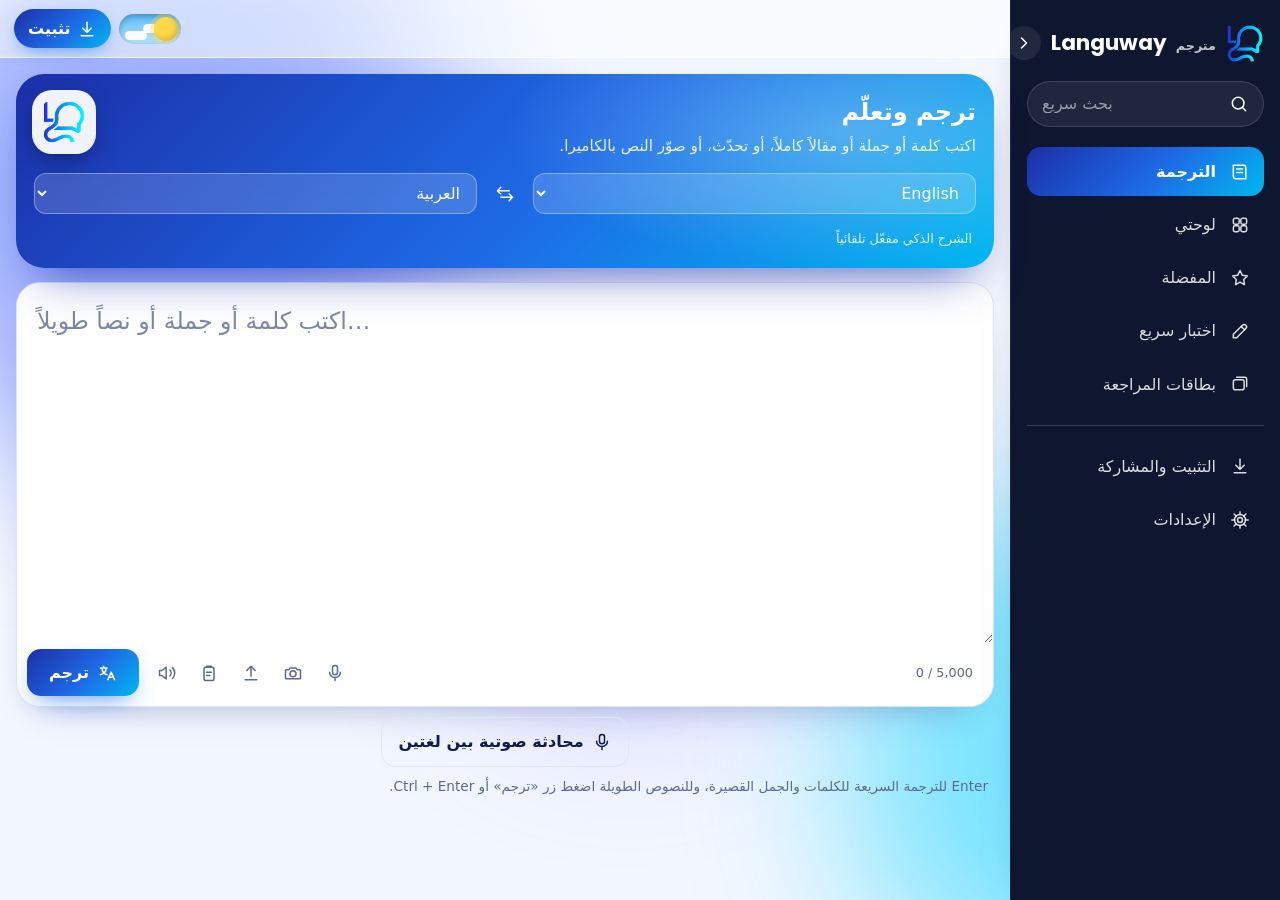
==== commit 70be69ad: "Add files via upload" ====
--- a/index.html
+++ b/index.html
@@ -279,7 +279,7 @@
         <h1 class="h">الإعدادات</h1>
         
         <div id="setHome" class="set-grid">
-          <button class="set-card" type="button" data-set="lang"><span class="tile-ic"><svg class="ic" aria-hidden="true"><use href="#i-translate"/></svg></span><b>لغة المترجم</b><span>اللغة الأساسية ولغة الهدف</span></button>
+          <button class="set-card" type="button" data-set="lang"><span class="tile-ic"><svg class="ic" aria-hidden="true"><use href="#i-translate"/></svg></span><b>لغة المترجم</b><span>لغة الموقع واللغة الأساسية ولغة الهدف</span></button>
           <button class="set-card" type="button" data-set="look"><span class="tile-ic"><svg class="ic" aria-hidden="true"><use href="#i-sparkle"/></svg></span><b>المظهر والعرض</b><span>السمة وحجم الخط وتقليل الحركة</span></button>
           <button class="set-card" type="button" data-set="translate"><span class="tile-ic"><svg class="ic" aria-hidden="true"><use href="#i-translate"/></svg></span><b>الترجمة والنتائج</b><span>ما يظهر في النتيجة وخيارات الإملاء</span></button>
           <button class="set-card" type="button" data-set="voice"><span class="tile-ic"><svg class="ic" aria-hidden="true"><use href="#i-volume"/></svg></span><b>النطق والصوت</b><span>السرعة والصوت والنطق التلقائي</span></button>
@@ -295,6 +295,11 @@
         <div id="setPanels">
           <section class="set-panel" data-panel="lang" hidden>
             <div class="set-head"><button class="icon-btn set-back" type="button" aria-label="رجوع"><svg class="ic" aria-hidden="true"><use href="#i-chevron"/></svg></button><h2 class="h2 flush">لغة المترجم</h2></div>
+            <div class="card group">
+              <div class="row"><label for="s-ui">لغة الموقع (لغة الأزرار والنصوص)</label>
+                <select id="s-ui" data-key="uiLang" data-notr><option value="ar">العربية</option><option value="en">English</option><option value="fr">Français</option><option value="es">Español</option><option value="de">Deutsch</option></select></div>
+              <p class="hint">يغيّر لغة كل ما يظهر في الموقع: الإعدادات والأزرار والرسائل. أما الترجمة نفسها فتتبع اللغتين اللتين تختارهما في الأسفل.</p>
+            </div>
             <div class="card group">
               <div class="row"><label for="s-src">اللغة الأساسية (التي أكتب بها)</label><select id="s-src" data-key="src"></select></div>
               <div class="row"><label for="s-tgt">لغة الترجمة (التي أترجم إليها)</label><select id="s-tgt" data-key="tgt"></select></div>
@@ -464,6 +469,7 @@
 <div id="convSheet" class="sheet" role="dialog" aria-modal="true" hidden><div id="convCard" class="sheet-card"></div></div>
 <div id="toast" class="toast" role="status" hidden></div>
 <script src="lexicon.js?b=k7q4m2x9" defer></script>
+<script src="ui-text.js?b=k7q4m2x9" defer></script>
 <script src="script.js?b=k7q4m2x9" defer></script>
 </body>
 </html>
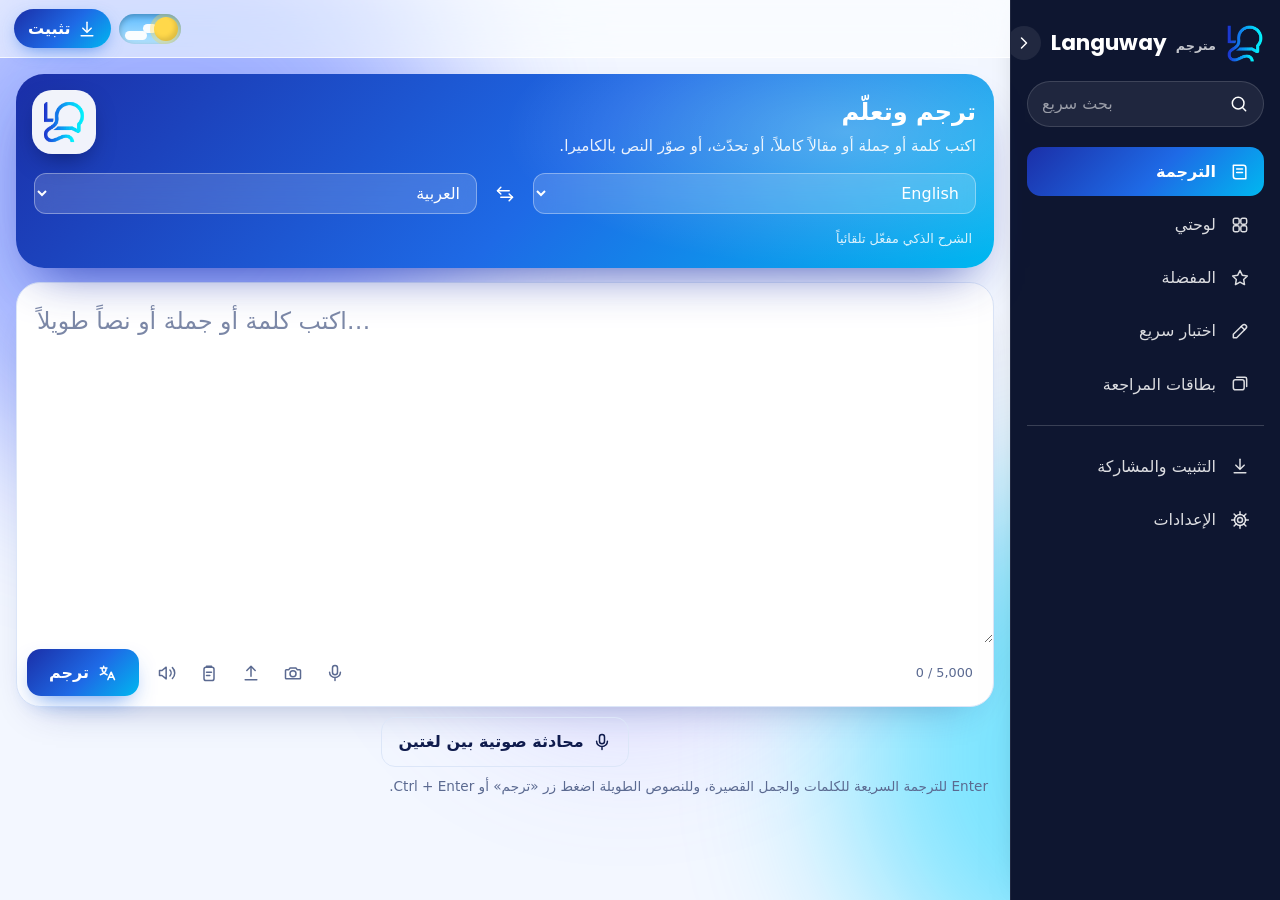
==== commit 42c04228: "Add files via upload" ====
--- a/index.html
+++ b/index.html
@@ -176,6 +176,7 @@
         <p class="ws-hint conv-entry"><button id="convBtn" class="ghost" type="button"><svg class="ic" aria-hidden="true"><use href="#i-mic"/></svg><span>محادثة صوتية بين لغتين</span></button></p>
         <p class="hint ws-hint">Enter للترجمة السريعة للكلمات والجمل القصيرة، وللنصوص الطويلة اضغط زر «ترجم» أو Ctrl + Enter.</p>
         <div id="recent" class="recent" aria-label="عمليات البحث الأخيرة"></div>
+        <div id="spellBox" class="spell" hidden></div>
         <div id="result" aria-live="polite"></div>
       </section>
       
@@ -340,6 +341,7 @@
                 <select id="s-exn" data-key="maxExamples"><option value="2">2</option><option value="3">3</option><option value="4">4</option><option value="5">5</option></select></div>
               <div class="row"><label for="s-sen">إظهار فروق المعاني</label><input id="s-sen" type="checkbox" data-key="showSenses"></div>
               <div class="row"><label for="s-inf">إظهار التصريفات</label><input id="s-inf" type="checkbox" data-key="showInflections"></div>
+              <div class="row"><label for="s-spell">تدقيق الإملاء في الإنجليزية واقتراح التصحيح</label><input id="s-spell" type="checkbox" data-key="spell"></div>
               <div class="row"><label for="s-enter">مفتاح Enter في مربع الكتابة</label>
                 <select id="s-enter" data-key="enterKey"><option value="translate">يترجم</option><option value="newline">سطر جديد (والترجمة بـ Ctrl+Enter)</option></select></div>
               <div class="row"><label for="s-phon">إظهار طريقة النطق المكتوبة</label><input id="s-phon" type="checkbox" data-key="showPhonetic"></div>
@@ -431,7 +433,7 @@
             <div class="card group" id="aboutCard"><div id="aboutBox"></div></div>
             <div class="card group">
               <h3 class="h2">المصادر والتراخيص</h3>
-              <p class="hint">عند تشغيل الخدمات الخارجية يستعمل الموقع: ويكاموس (Wiktionary) بترخيص CC BY-SA 4.0، وجمل Tatoeba بترخيص CC BY 2.0 FR، وواجهة Free Dictionary API، وخدمة MyMemory للترجمة، وخدمة Pollinations للشرح الذكي، ومكتبة Tesseract.js (Apache 2.0) لقراءة الصور. خط الشعار Poppins بترخيص SIL OFL 1.1. القاموس الداخلي والشعارات من إنتاج Languway.</p>
+              <p class="hint">عند تشغيل الخدمات الخارجية يستعمل الموقع: ويكاموس (Wiktionary) بترخيص CC BY-SA 4.0، وجمل Tatoeba بترخيص CC BY 2.0 FR، وواجهة Free Dictionary API، وخدمة MyMemory للترجمة، وخدمة Pollinations للشرح الذكي، ومكتبة Tesseract.js (Apache 2.0) لقراءة الصور. خط الشعار Poppins بترخيص SIL OFL 1.1، وقائمة تدقيق الإنجليزية من SCOWL (حقوق Kevin Atkinson 2000-2011، استعمال مسموح مع إبقاء هذا الإشعار). القاموس الداخلي والشعارات من إنتاج Languway.</p>
             </div>
           </section>
         </div>
@@ -469,7 +471,6 @@
 <div id="convSheet" class="sheet" role="dialog" aria-modal="true" hidden><div id="convCard" class="sheet-card"></div></div>
 <div id="toast" class="toast" role="status" hidden></div>
 <script src="lexicon.js?b=k7q4m2x9" defer></script>
-<script src="ui-text.js?b=k7q4m2x9" defer></script>
 <script src="script.js?b=k7q4m2x9" defer></script>
 </body>
 </html>
--- a/style.css
+++ b/style.css
@@ -592,3 +592,5 @@
 [data-density="compact"] .card { padding: 12px; }
 [data-density="compact"] .row { padding-top: 6px; padding-bottom: 6px; }
 [data-density="compact"] .sec { margin-top: 8px; }
+.spell { display: flex; flex-wrap: wrap; align-items: center; gap: 8px; margin: 10px 0; padding: 10px 12px; border-radius: 14px; background: var(--surface); border: 1px dashed var(--brand-2); }
+.spell[hidden] { display: none; }
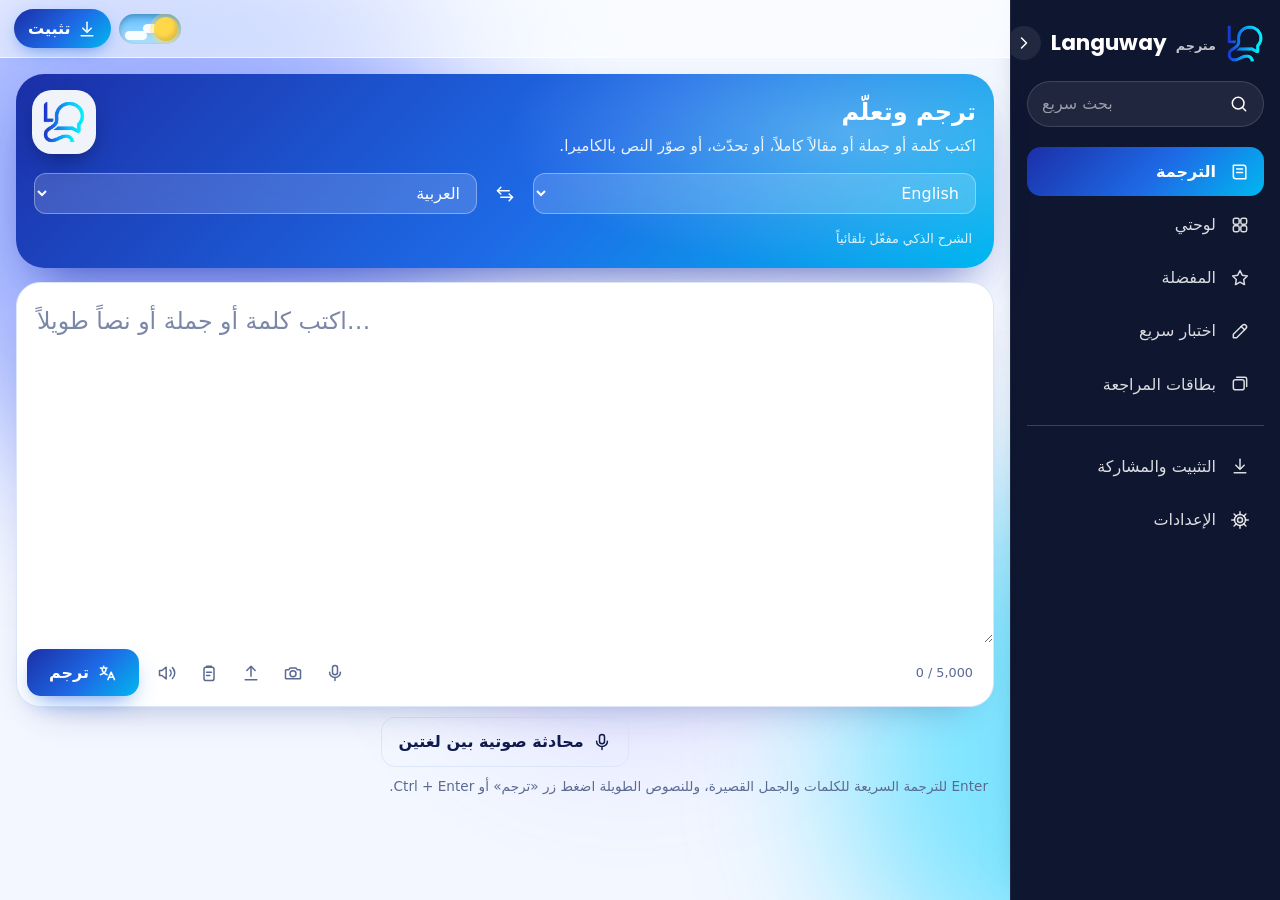
==== commit cc6d5e74: "Add files via upload" ====
--- a/index.html
+++ b/index.html
@@ -190,6 +190,7 @@
         <div class="toolbar">
           <input id="favFilter" type="search" dir="auto" placeholder="ابحث في المحفوظات" aria-label="بحث في المفضلة">
           <button id="favExport" class="mini" type="button"><svg class="ic" aria-hidden="true"><use href="#i-download"/></svg>تصدير</button>
+          <button id="favShare" class="mini" type="button"><svg class="ic" aria-hidden="true"><use href="#i-share"/></svg>مشاركة</button>
           <button id="favCsv" class="mini" type="button"><svg class="ic" aria-hidden="true"><use href="#i-download"/></svg>CSV</button>
           <button id="favImport" class="mini" type="button"><svg class="ic" aria-hidden="true"><use href="#i-upload"/></svg>استيراد</button>
           <input id="importFile" type="file" accept="application/json,.json" hidden>
@@ -289,7 +290,7 @@
           <button class="set-card" type="button" data-set="data"><span class="tile-ic"><svg class="ic" aria-hidden="true"><use href="#i-download"/></svg></span><b>البيانات والتحديث</b><span>نسخة احتياطية وتحديث ومسح</span></button>
           <button class="set-card" type="button" data-set="privacy"><span class="tile-ic"><svg class="ic" aria-hidden="true"><use href="#i-gear"/></svg></span><b>الخصوصية والأمان</b><span>الوضع المغلق وحذف بياناتك</span></button>
           <button class="set-card" type="button" data-nav="install"><span class="tile-ic"><svg class="ic" aria-hidden="true"><use href="#i-download"/></svg></span><b>التثبيت والمشاركة</b><span>التثبيت والرابط والباركود</span></button>
-          <button class="set-card" type="button" data-set="works"><span class="tile-ic"><svg class="ic" aria-hidden="true"><use href="#i-grid"/></svg></span><b>من إنجازاتنا</b><span>تطبيقات Languway الأخرى</span></button>
+          <button class="set-card" type="button" data-set="works" hidden><span class="tile-ic"><svg class="ic" aria-hidden="true"><use href="#i-grid"/></svg></span><b>من إنجازاتنا</b><span>تطبيقات Languway الأخرى</span></button>
           <button class="set-card" type="button" data-set="about"><span class="tile-ic"><svg class="ic" aria-hidden="true"><use href="#i-book"/></svg></span><b>عن مترجم Languway</b><span>الميزات والمنجزات</span></button>
         </div>
         
--- a/style.css
+++ b/style.css
@@ -413,7 +413,7 @@
 .splash {
   position: fixed; inset: 0; z-index: 200; display: flex; flex-direction: column; align-items: center; justify-content: center; gap: 4px;
   background: linear-gradient(160deg, #FFFFFF 30%, #D6F0FF 100%); color: #1B2FA8; pointer-events: none;
-  transition: opacity .6s ease, visibility .6s; animation: splash-safety .6s ease 3s forwards;
+  transition: opacity .3s ease, visibility .3s; animation: splash-safety .3s ease 1.5s forwards;
 }
 .splash.hide { opacity: 0; visibility: hidden; }
 .sp-logo { width: min(52vw, 220px); height: auto; animation: sp-pop .9s cubic-bezier(.2, 1.1, .3, 1) both; }
@@ -594,3 +594,8 @@
 [data-density="compact"] .sec { margin-top: 8px; }
 .spell { display: flex; flex-wrap: wrap; align-items: center; gap: 8px; margin: 10px 0; padding: 10px 12px; border-radius: 14px; background: var(--surface); border: 1px dashed var(--brand-2); }
 .spell[hidden] { display: none; }
+.pane-in { position: relative; }
+.qdrop { position: absolute; inset-inline: 10px; top: 8px; z-index: 6; background: var(--surface); border: 1px solid var(--line); border-radius: 14px; box-shadow: 0 14px 34px -14px rgba(20, 40, 120, .45); padding: 6px; display: flex; flex-direction: column; }
+.qdrop[hidden] { display: none; }
+.qd-item { text-align: start; background: none; border: 0; border-radius: 10px; padding: 11px 12px; font: inherit; color: inherit; cursor: pointer; white-space: nowrap; overflow: hidden; text-overflow: ellipsis; }
+.qd-item:hover, .qd-item:focus-visible { background: color-mix(in srgb, var(--brand-2, #2b45d6) 12%, transparent); }
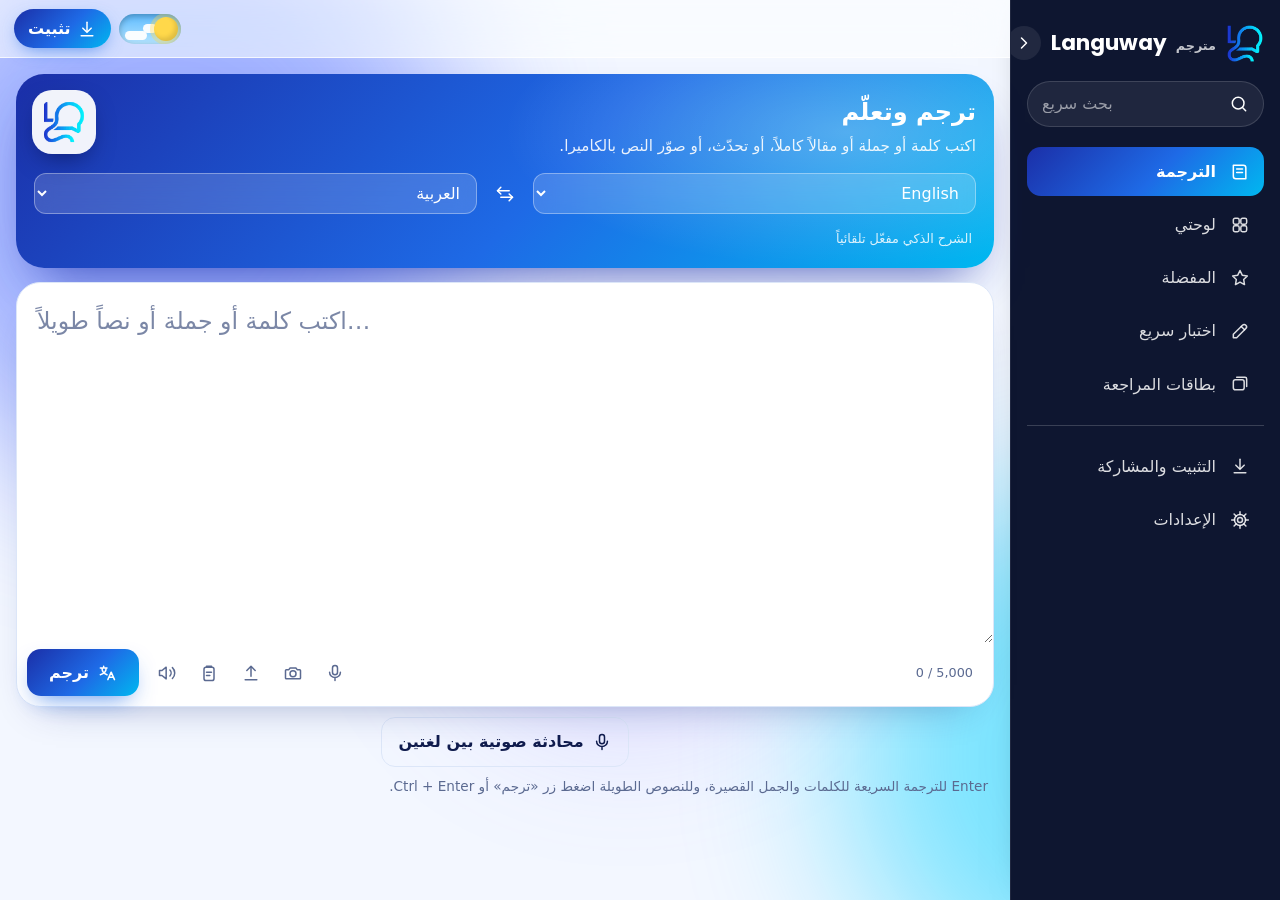
==== commit 0f190551: "Add files via upload" ====
--- a/index.html
+++ b/index.html
@@ -17,7 +17,7 @@
   <meta name="twitter:card" content="summary_large_image">
   <meta name="twitter:title" content="مترجم Languway — ترجم وتعلّم">
   
-  <meta http-equiv="Content-Security-Policy" content="default-src 'none'; script-src 'self' https://cdn.jsdelivr.net 'wasm-unsafe-eval' blob:; style-src 'self'; font-src 'self'; img-src 'self' data: blob:; media-src 'self' blob:; connect-src 'self' https://api.mymemory.translated.net https://api.dictionaryapi.dev https://en.wiktionary.org https://ar.wiktionary.org https://tatoeba.org https://text.pollinations.ai https://cdn.jsdelivr.net https://tessdata.projectnaptha.com; manifest-src 'self'; worker-src 'self' blob:; base-uri 'none'; form-action 'none'; object-src 'none'; upgrade-insecure-requests">
+  <meta http-equiv="Content-Security-Policy" content="default-src 'none'; script-src 'self' https://cdn.jsdelivr.net 'wasm-unsafe-eval' blob:; style-src 'self'; font-src 'self'; img-src 'self' data: blob: https://upload.wikimedia.org; media-src 'self' blob:; connect-src 'self' https://en.wikipedia.org https://commons.wikimedia.org https://api.mymemory.translated.net https://api.dictionaryapi.dev https://en.wiktionary.org https://ar.wiktionary.org https://tatoeba.org https://text.pollinations.ai https://cdn.jsdelivr.net https://tessdata.projectnaptha.com; manifest-src 'self'; worker-src 'self' blob:; base-uri 'none'; form-action 'none'; object-src 'none'; upgrade-insecure-requests">
   <meta name="referrer" content="no-referrer">
   
   <meta name="theme-color" content="#1B2FA8">
@@ -290,11 +290,10 @@
           <button class="set-card" type="button" data-set="data"><span class="tile-ic"><svg class="ic" aria-hidden="true"><use href="#i-download"/></svg></span><b>البيانات والتحديث</b><span>نسخة احتياطية وتحديث ومسح</span></button>
           <button class="set-card" type="button" data-set="privacy"><span class="tile-ic"><svg class="ic" aria-hidden="true"><use href="#i-gear"/></svg></span><b>الخصوصية والأمان</b><span>الوضع المغلق وحذف بياناتك</span></button>
           <button class="set-card" type="button" data-nav="install"><span class="tile-ic"><svg class="ic" aria-hidden="true"><use href="#i-download"/></svg></span><b>التثبيت والمشاركة</b><span>التثبيت والرابط والباركود</span></button>
-          <button class="set-card" type="button" data-set="works" hidden><span class="tile-ic"><svg class="ic" aria-hidden="true"><use href="#i-grid"/></svg></span><b>من إنجازاتنا</b><span>تطبيقات Languway الأخرى</span></button>
           <button class="set-card" type="button" data-set="about"><span class="tile-ic"><svg class="ic" aria-hidden="true"><use href="#i-book"/></svg></span><b>عن مترجم Languway</b><span>الميزات والمنجزات</span></button>
         </div>
         
-        <div id="setPanels">
+        <div>
           <section class="set-panel" data-panel="lang" hidden>
             <div class="set-head"><button class="icon-btn set-back" type="button" aria-label="رجوع"><svg class="ic" aria-hidden="true"><use href="#i-chevron"/></svg></button><h2 class="h2 flush">لغة المترجم</h2></div>
             <div class="card group">
@@ -345,6 +344,8 @@
               <div class="row"><label for="s-spell">تدقيق الإملاء في الإنجليزية واقتراح التصحيح</label><input id="s-spell" type="checkbox" data-key="spell"></div>
               <div class="row"><label for="s-enter">مفتاح Enter في مربع الكتابة</label>
                 <select id="s-enter" data-key="enterKey"><option value="translate">يترجم</option><option value="newline">سطر جديد (والترجمة بـ Ctrl+Enter)</option></select></div>
+              <div class="row"><label for="s-img">الصور التوضيحية بجانب الترجمة</label>
+                <select id="s-img" data-key="imgMode"><option value="both">معنى وصورة</option><option value="text">معنى فقط</option><option value="image">صورة فقط (المعنى بالضغط)</option></select></div>
               <div class="row"><label for="s-phon">إظهار طريقة النطق المكتوبة</label><input id="s-phon" type="checkbox" data-key="showPhonetic"></div>
               <div class="row"><label for="s-syn">إظهار المرادفات والأضداد</label><input id="s-syn" type="checkbox" data-key="showSynonyms"></div>
               <div class="row"><label for="s-reg">إظهار الفروق بين الصيغ الإقليمية</label><input id="s-reg" type="checkbox" data-key="showRegional"></div>
@@ -417,24 +418,19 @@
             </div>
             <div class="card group">
               <h3 class="h2">ماذا يُرسَل عند إطفاء الوضع المغلق؟</h3>
-              <p class="hint">النص الذي تترجمه فقط، إلى خدمات الترجمة والقواميس والشرح الذكي المجانية، دون أي اسم أو حساب أو معرّف. الموقع لا يطلب تسجيل دخول ولا يجمع بياناتك، وكل ما تحفظه (المفضلة والسجل والإعدادات) يبقى على جهازك وحده.</p>
+              <p class="hint">النص الذي تترجمه فقط، إلى خدمات الترجمة والقواميس والشرح الذكي المجانية، والكلمة الإنجليزية فقط إلى ويكيبيديا وويكيميديا كومنز لجلب الصور التوضيحية (يمكنك إيقافها من «معنى فقط»)، دون أي اسم أو حساب أو معرّف. الموقع لا يطلب تسجيل دخول ولا يجمع بياناتك، وكل ما تحفظه (المفضلة والسجل والإعدادات) يبقى على جهازك وحده.</p>
             </div>
             <div class="card group">
               <h3 class="h2">بياناتك على هذا الجهاز</h3>
               <div class="btn-row"><button id="wipeAll" class="ghost danger" type="button">حذف كل بياناتي من هذا الجهاز</button></div>
             </div>
           </section>
-          <section class="set-panel" data-panel="works" hidden>
-            <div class="set-head"><button class="icon-btn set-back" type="button" aria-label="رجوع"><svg class="ic" aria-hidden="true"><use href="#i-chevron"/></svg></button><h2 class="h2 flush">من إنجازاتنا</h2></div>
-            <p class="hint">عائلة Languway لتعلّم اللغات. اضغط على أي تطبيق متاح لفتحه.</p>
-            <div id="productsBox" class="products"></div>
-          </section>
           <section class="set-panel" data-panel="about" hidden>
             <div class="set-head"><button class="icon-btn set-back" type="button" aria-label="رجوع"><svg class="ic" aria-hidden="true"><use href="#i-chevron"/></svg></button><h2 class="h2 flush">عن مترجم Languway</h2></div>
-            <div class="card group" id="aboutCard"><div id="aboutBox"></div></div>
+            <div class="card group"><div id="aboutBox"></div></div>
             <div class="card group">
               <h3 class="h2">المصادر والتراخيص</h3>
-              <p class="hint">عند تشغيل الخدمات الخارجية يستعمل الموقع: ويكاموس (Wiktionary) بترخيص CC BY-SA 4.0، وجمل Tatoeba بترخيص CC BY 2.0 FR، وواجهة Free Dictionary API، وخدمة MyMemory للترجمة، وخدمة Pollinations للشرح الذكي، ومكتبة Tesseract.js (Apache 2.0) لقراءة الصور. خط الشعار Poppins بترخيص SIL OFL 1.1، وقائمة تدقيق الإنجليزية من SCOWL (حقوق Kevin Atkinson 2000-2011، استعمال مسموح مع إبقاء هذا الإشعار). القاموس الداخلي والشعارات من إنتاج Languway.</p>
+              <p class="hint">عند تشغيل الخدمات الخارجية يستعمل الموقع: صور ويكيبيديا وويكيميديا كومنز (لكل صورة ترخيصها وصاحبها ويظهران عند الضغط عليها)، ويكاموس (Wiktionary) بترخيص CC BY-SA 4.0، وجمل Tatoeba بترخيص CC BY 2.0 FR، وواجهة Free Dictionary API، وخدمة MyMemory للترجمة، وخدمة Pollinations للشرح الذكي، ومكتبة Tesseract.js (Apache 2.0) لقراءة الصور. خط الشعار Poppins بترخيص SIL OFL 1.1، وقائمة تدقيق الإنجليزية من SCOWL (حقوق Kevin Atkinson 2000-2011، استعمال مسموح مع إبقاء هذا الإشعار). القاموس الداخلي والشعارات من إنتاج Languway.</p>
             </div>
           </section>
         </div>
--- a/style.css
+++ b/style.css
@@ -461,7 +461,6 @@
 .ai-status.warn { background: color-mix(in srgb, var(--bad) 10%, var(--surface)); }
 .ai-status .dot { width: 10px; height: 10px; border-radius: 50%; background: var(--brand-2); animation: pulse-ring 1.4s ease-out infinite; }
 .def { margin: 0 0 4px; font-size: 1.05rem; }
-.def-src { margin: 0; color: var(--muted); font-size: .92rem; }
 .num { display: inline-grid; place-items: center; width: 22px; height: 22px; margin-inline-end: 8px; border-radius: 50%; background: var(--grad); color: #fff; font-size: .75rem; font-weight: 700; }
 .tpl { margin-inline-start: 8px; font-size: .7rem; padding: 0 8px; border-radius: 99px; background: var(--bg); color: var(--muted); }
 .tbl-wrap { overflow-x: auto; }
@@ -564,20 +563,10 @@
 .set-back .ic { transform: scaleX(-1); }
 [dir="rtl"] .set-back .ic { transform: none; }
 .set-panel .card { margin-bottom: 12px; }
-.products { display: grid; gap: 12px; margin-top: 12px; }
-.prod { display: flex; align-items: center; gap: 12px; padding: 14px; border-radius: var(--radius); background: var(--surface); border: 1px solid var(--line); color: inherit; text-decoration: none; }
-a.prod:hover { border-color: var(--brand-2, #1b9be8); }
-.prod.soon { opacity: .7; }
-.prod-logo { width: 56px; height: 56px; object-fit: contain; border-radius: 14px; background: #fff; border: 1px solid var(--line); padding: 4px; flex: none; }
-.prod-txt { display: grid; gap: 2px; flex: 1; min-width: 0; }
-.prod-txt span { color: var(--muted); font-size: .85rem; }
-.prod-tag { padding: 6px 14px; border-radius: 99px; font-size: .82rem; font-weight: 700; background: var(--chip, rgba(120,130,200,.14)); color: var(--muted); white-space: nowrap; }
-.prod-tag.on { background: var(--grad, linear-gradient(135deg, #1b2fa8, #00bcd4)); color: #fff; }
 .phrases { display: grid; gap: 8px; margin-top: 10px; }
 .phrase { text-align: start; padding: 12px 14px; border-radius: 14px; border: 1px solid var(--line); background: var(--surface); color: inherit; font: inherit; cursor: pointer; }
 .chip.on { background: var(--brand, #1b2fa8); color: #fff; }
 [data-motion="off"] *, [data-motion="off"] *::before, [data-motion="off"] *::after { animation: none !important; transition: none !important; }
-.prod-logo.empty { display: inline-block; border-style: dashed; background: transparent; }
 [data-accent="green"] { --brand: #0F7B4F; --brand-2: #2DC98A; --accent: #12915E; --grad: linear-gradient(135deg, #0F7B4F 0%, #17A672 55%, #2DC98A 100%); --mark: rgba(45, 201, 138, .28); }
 [data-accent="purple"] { --brand: #5B2FB0; --brand-2: #B07CFF; --accent: #6C3CD0; --grad: linear-gradient(135deg, #5B2FB0 0%, #7E4FE0 55%, #B07CFF 100%); --mark: rgba(176, 124, 255, .28); }
 [data-accent="orange"] { --brand: #B5560F; --brand-2: #FFA43D; --accent: #D2650F; --grad: linear-gradient(135deg, #B5560F 0%, #E67A1C 55%, #FFA43D 100%); --mark: rgba(255, 164, 61, .3); }
@@ -595,7 +584,11 @@
 .spell { display: flex; flex-wrap: wrap; align-items: center; gap: 8px; margin: 10px 0; padding: 10px 12px; border-radius: 14px; background: var(--surface); border: 1px dashed var(--brand-2); }
 .spell[hidden] { display: none; }
 .pane-in { position: relative; }
-.qdrop { position: absolute; inset-inline: 10px; top: 8px; z-index: 6; background: var(--surface); border: 1px solid var(--line); border-radius: 14px; box-shadow: 0 14px 34px -14px rgba(20, 40, 120, .45); padding: 6px; display: flex; flex-direction: column; }
-.qdrop[hidden] { display: none; }
-.qd-item { text-align: start; background: none; border: 0; border-radius: 10px; padding: 11px 12px; font: inherit; color: inherit; cursor: pointer; white-space: nowrap; overflow: hidden; text-overflow: ellipsis; }
-.qd-item:hover, .qd-item:focus-visible { background: color-mix(in srgb, var(--brand-2, #2b45d6) 12%, transparent); }
+.visual { margin: 12px 0; display: flex; flex-wrap: wrap; align-items: center; gap: 10px; }
+.vis-emoji { font-size: 64px; line-height: 1; padding: 6px 10px; border-radius: 18px; background: var(--surface-2, rgba(43, 69, 214, .08)); }
+.vis-strip { display: flex; gap: 8px; overflow-x: auto; max-width: 100%; }
+.vis-img { flex: none; display: block; border-radius: 14px; overflow: hidden; border: 1px solid var(--line); }
+.vis-img img { display: block; height: 128px; width: auto; max-width: 220px; object-fit: cover; }
+.vis-note { flex-basis: 100%; margin: 0; font-size: 12px; color: var(--muted, #6b7280); }
+.vis-note:empty { display: none; }
+.reveal { margin: 8px 0; }
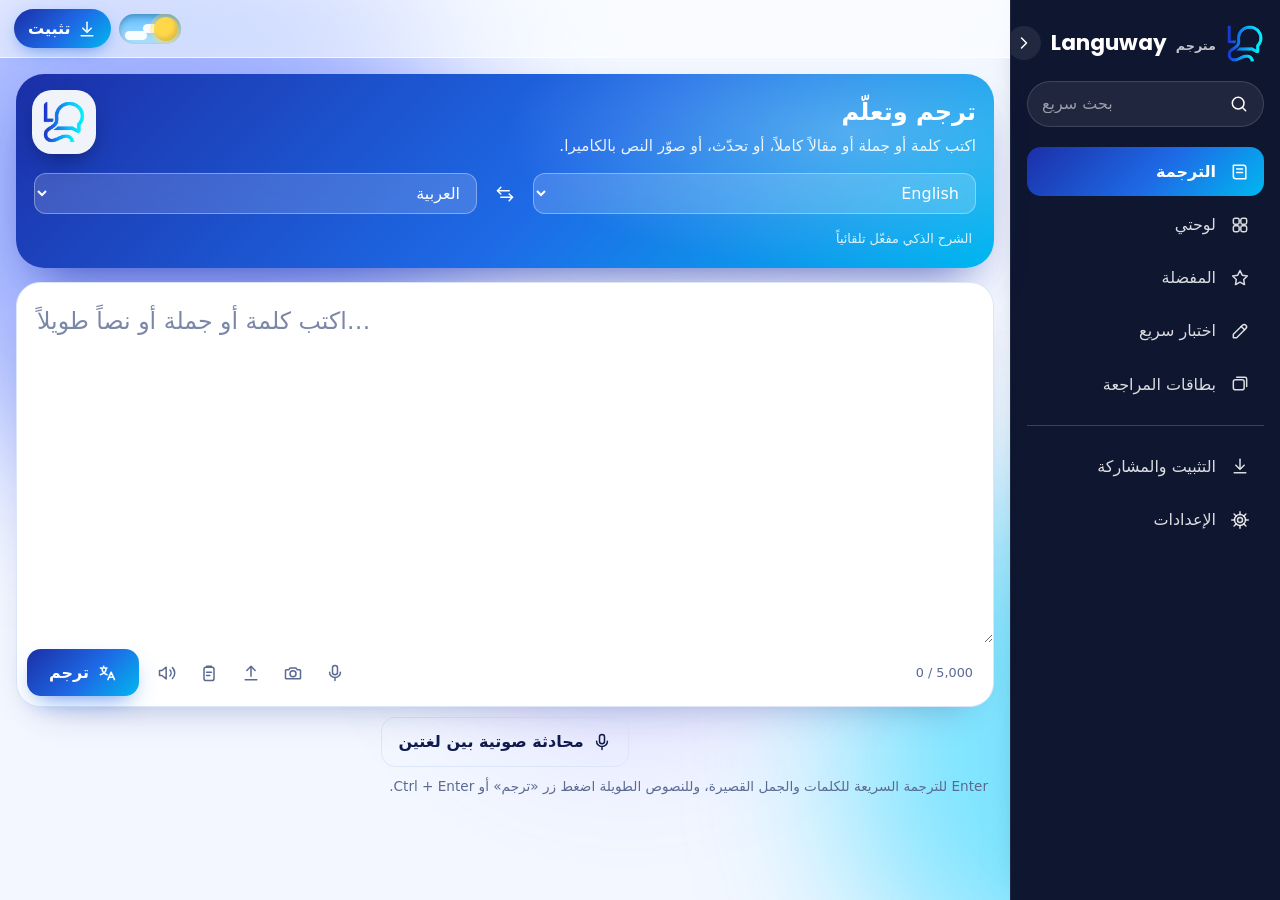
==== commit 2e3ab5de: "Add files via upload" ====
--- a/index.html
+++ b/index.html
@@ -280,6 +280,8 @@
       <section class="view" data-view="settings" hidden>
         <h1 class="h">الإعدادات</h1>
         
+        <div class="card set-find"><input id="setSearch" type="search" dir="auto" maxlength="40" autocomplete="off" placeholder="ابحث في الإعدادات…" aria-label="ابحث في الإعدادات"></div>
+        <p id="setNone" class="empty" hidden>لا يوجد إعداد بهذا الاسم.</p>
         <div id="setHome" class="set-grid">
           <button class="set-card" type="button" data-set="lang"><span class="tile-ic"><svg class="ic" aria-hidden="true"><use href="#i-translate"/></svg></span><b>لغة المترجم</b><span>لغة الموقع واللغة الأساسية ولغة الهدف</span></button>
           <button class="set-card" type="button" data-set="look"><span class="tile-ic"><svg class="ic" aria-hidden="true"><use href="#i-sparkle"/></svg></span><b>المظهر والعرض</b><span>السمة وحجم الخط وتقليل الحركة</span></button>
@@ -335,22 +337,32 @@
           <section class="set-panel" data-panel="translate" hidden>
             <div class="set-head"><button class="icon-btn set-back" type="button" aria-label="رجوع"><svg class="ic" aria-hidden="true"><use href="#i-chevron"/></svg></button><h2 class="h2 flush">الترجمة والنتائج</h2></div>
             <div class="card group">
-              <div class="row"><label for="s-micauto">ترجمة ما أقوله تلقائياً عند إيقاف الميكروفون</label><input id="s-micauto" type="checkbox" data-key="micAuto"></div>
+              <h3 class="h2">النتيجة: ما الذي يظهر؟</h3>
               <div class="row"><label for="s-ex">إظهار الجمل التوضيحية</label><input id="s-ex" type="checkbox" data-key="showExamples"></div>
               <div class="row"><label for="s-exn">عدد الجمل</label>
                 <select id="s-exn" data-key="maxExamples"><option value="2">2</option><option value="3">3</option><option value="4">4</option><option value="5">5</option></select></div>
               <div class="row"><label for="s-sen">إظهار فروق المعاني</label><input id="s-sen" type="checkbox" data-key="showSenses"></div>
               <div class="row"><label for="s-inf">إظهار التصريفات</label><input id="s-inf" type="checkbox" data-key="showInflections"></div>
-              <div class="row"><label for="s-spell">تدقيق الإملاء في الإنجليزية واقتراح التصحيح</label><input id="s-spell" type="checkbox" data-key="spell"></div>
-              <div class="row"><label for="s-enter">مفتاح Enter في مربع الكتابة</label>
-                <select id="s-enter" data-key="enterKey"><option value="translate">يترجم</option><option value="newline">سطر جديد (والترجمة بـ Ctrl+Enter)</option></select></div>
-              <div class="row"><label for="s-img">الصور التوضيحية بجانب الترجمة</label>
-                <select id="s-img" data-key="imgMode"><option value="both">معنى وصورة</option><option value="text">معنى فقط</option><option value="image">صورة فقط (المعنى بالضغط)</option></select></div>
               <div class="row"><label for="s-phon">إظهار طريقة النطق المكتوبة</label><input id="s-phon" type="checkbox" data-key="showPhonetic"></div>
               <div class="row"><label for="s-syn">إظهار المرادفات والأضداد</label><input id="s-syn" type="checkbox" data-key="showSynonyms"></div>
               <div class="row"><label for="s-reg">إظهار الفروق بين الصيغ الإقليمية</label><input id="s-reg" type="checkbox" data-key="showRegional"></div>
               <div class="row"><label for="s-rules">إظهار «قاعدة سريعة»</label><input id="s-rules" type="checkbox" data-key="showRules"></div>
               <div class="row"><label for="s-back">إظهار زر الترجمة العكسية للنصوص الطويلة</label><input id="s-back" type="checkbox" data-key="showBack"></div>
+            </div>
+            <div class="card group">
+              <h3 class="h2">الصور التوضيحية</h3>
+              <div class="row"><label for="s-img">الصور التوضيحية بجانب الترجمة</label>
+                <select id="s-img" data-key="imgMode"><option value="both">معنى وصورة</option><option value="text">معنى فقط</option><option value="image">صورة فقط (المعنى بالضغط)</option></select></div>
+              <div class="row"><label for="s-imgn">عدد الصور المعروضة</label>
+                <select id="s-imgn" data-key="imgCount"><option value="0">بدون صور (إيموجي فقط)</option><option value="1">1</option><option value="2">2</option><option value="3">3</option></select></div>
+              <div class="row"><label for="s-emo">إظهار إيموجي الكلمة (في النتيجة والمفضلة والبطاقات)</label><input id="s-emo" type="checkbox" data-key="showEmoji"></div>
+            </div>
+            <div class="card group">
+              <h3 class="h2">الكتابة والإدخال</h3>
+              <div class="row"><label for="s-micauto">ترجمة ما أقوله تلقائياً عند إيقاف الميكروفون</label><input id="s-micauto" type="checkbox" data-key="micAuto"></div>
+              <div class="row"><label for="s-spell">تدقيق الإملاء في الإنجليزية واقتراح التصحيح</label><input id="s-spell" type="checkbox" data-key="spell"></div>
+              <div class="row"><label for="s-enter">مفتاح Enter في مربع الكتابة</label>
+                <select id="s-enter" data-key="enterKey"><option value="translate">يترجم</option><option value="newline">سطر جديد (والترجمة بـ Ctrl+Enter)</option></select></div>
               <div class="row"><label for="s-hist">عدد عمليات البحث الأخيرة</label>
                 <select id="s-hist" data-key="historyMax"><option value="0">بدون سجل</option><option value="8">8</option><option value="15">15</option><option value="30">30</option></select></div>
             </div>
--- a/style.css
+++ b/style.css
@@ -592,3 +592,7 @@
 .vis-note { flex-basis: 100%; margin: 0; font-size: 12px; color: var(--muted, #6b7280); }
 .vis-note:empty { display: none; }
 .reveal { margin: 8px 0; }
+.set-find { padding: 8px 12px; margin-bottom: 10px; }
+.set-find input { width: 100%; border: 0; background: transparent; font: inherit; color: inherit; padding: 8px 4px; outline: none; }
+.fav-emo { font-size: 26px; line-height: 1; }
+.card-emo { font-size: 56px; line-height: 1; margin-bottom: 6px; }
